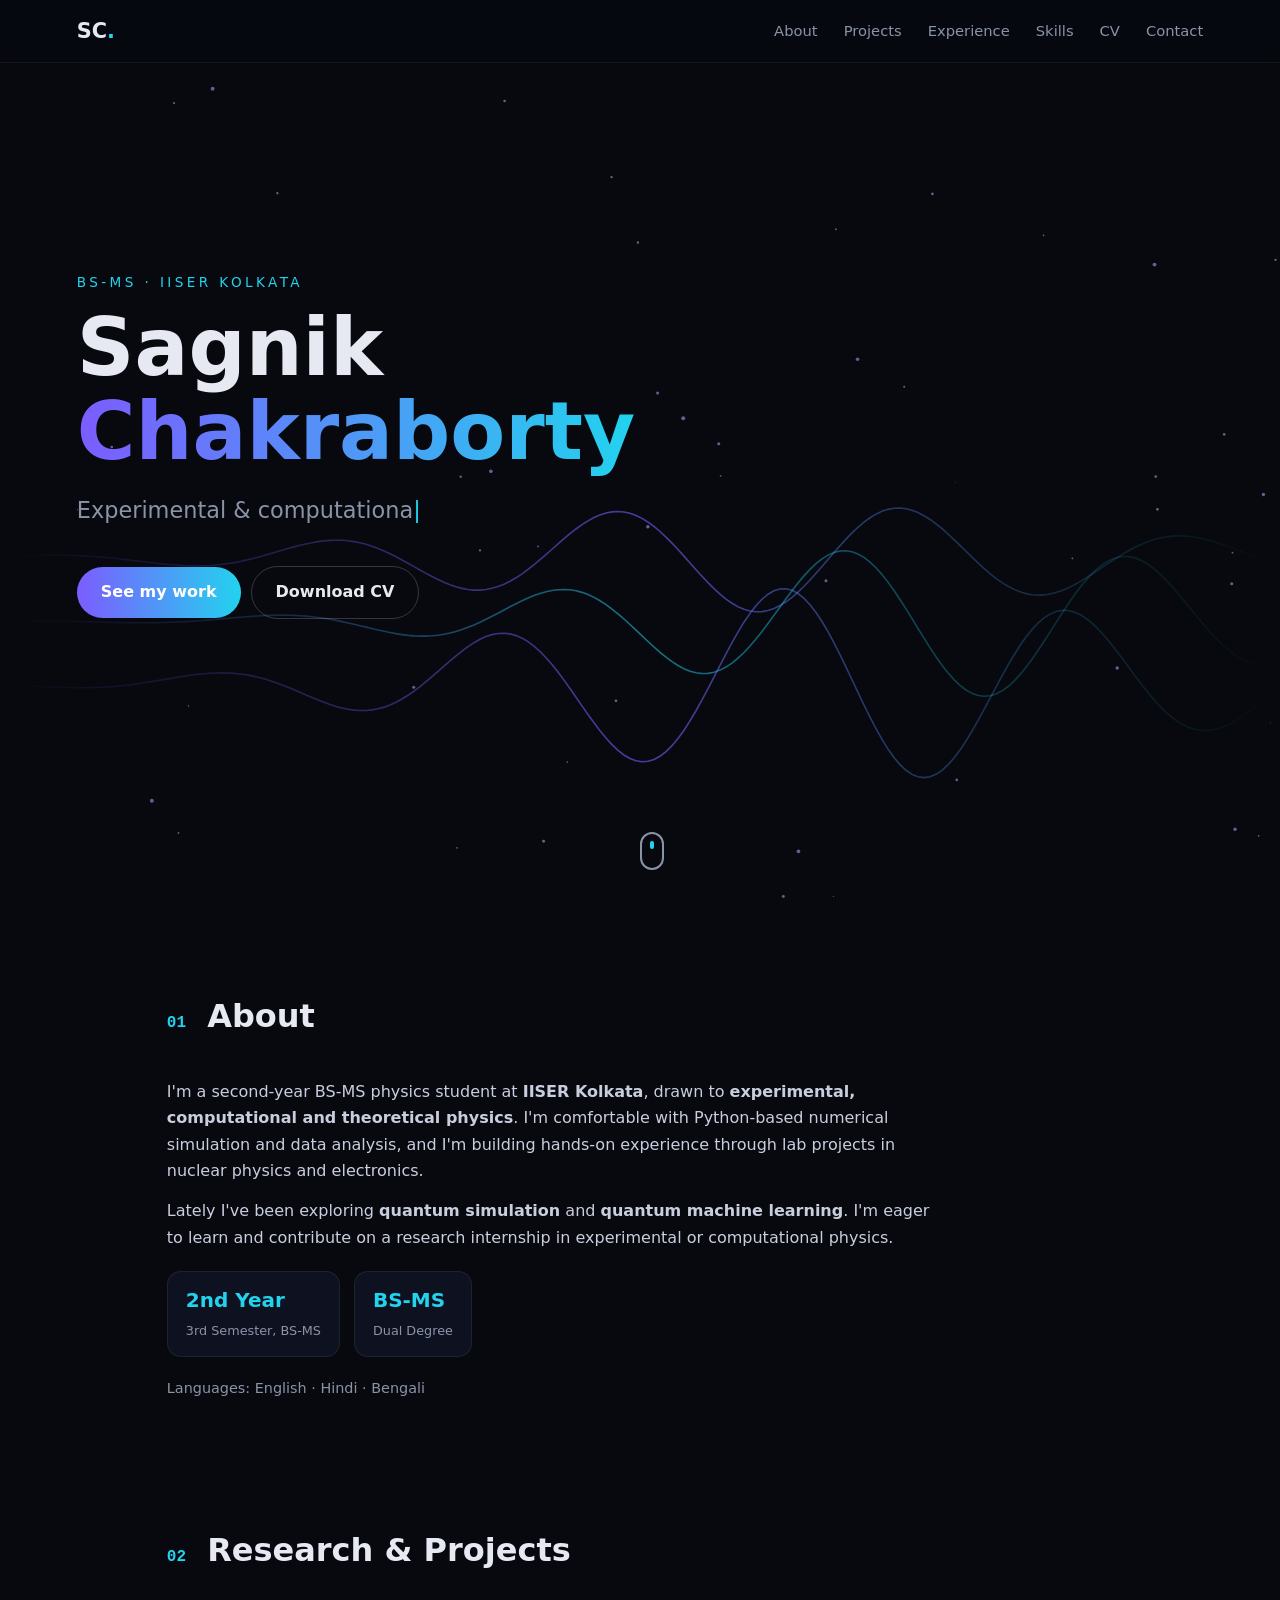
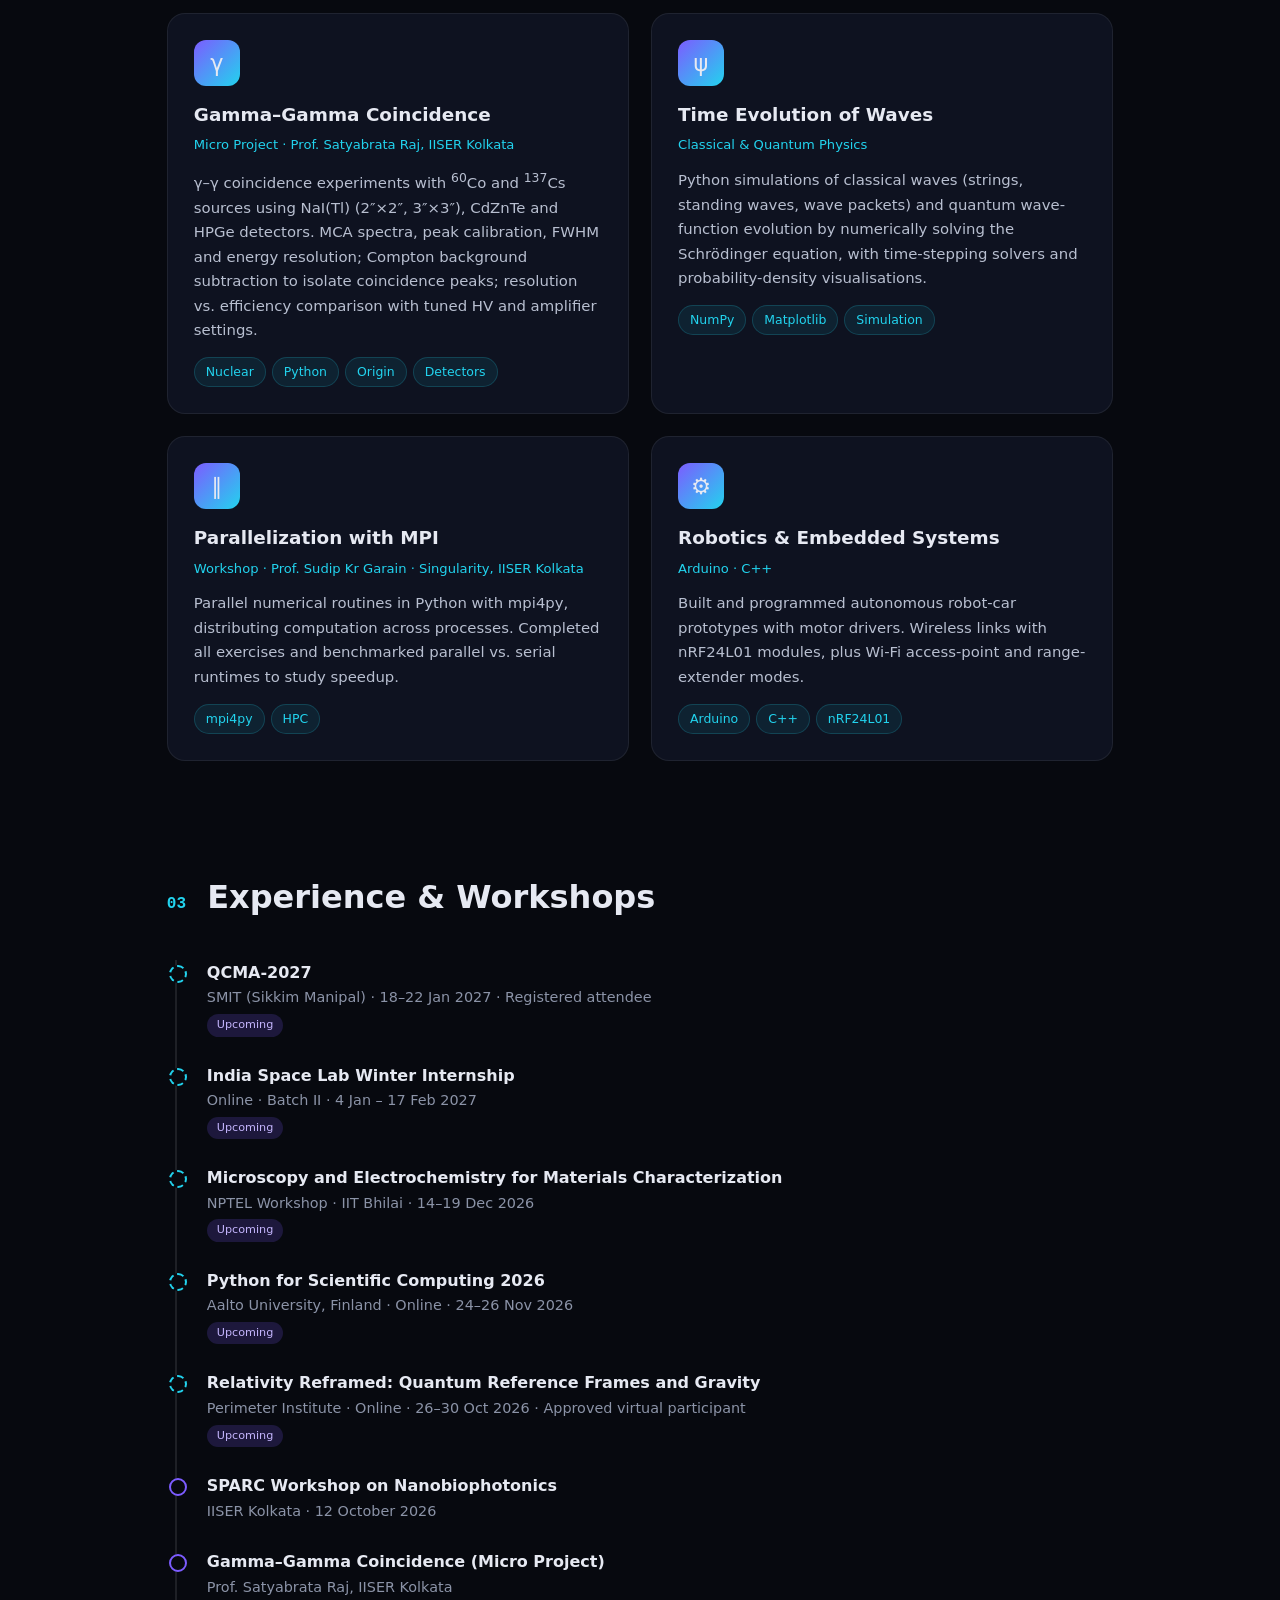
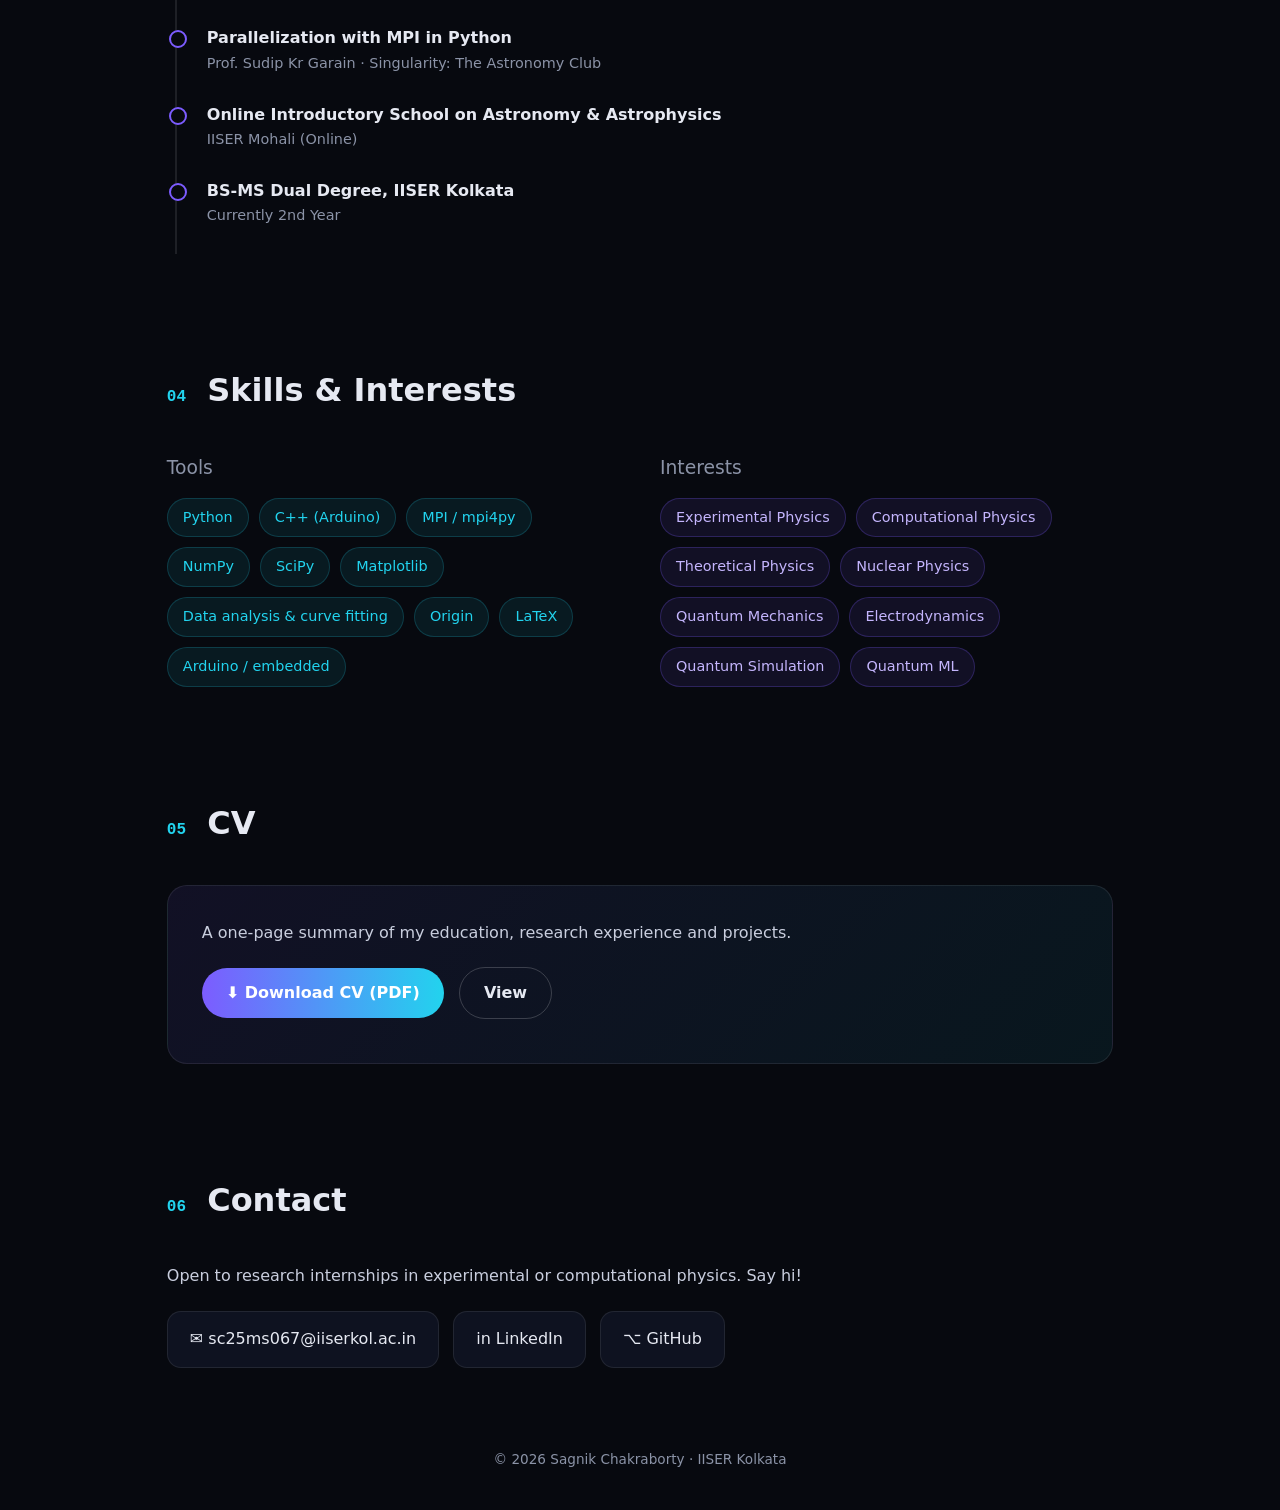
==== index.html @ 457513ad "Timeline: confirmed events" ====
<!DOCTYPE html>
<html lang="en"><head>
<meta charset="utf-8"><meta name="viewport" content="width=device-width,initial-scale=1">
<title>Sagnik Chakraborty · Physics @ IISER Kolkata</title>
<meta name="description" content="Sagnik Chakraborty, BS-MS physics student at IISER Kolkata: experimental, computational &amp; theoretical physics, quantum simulation and quantum ML.">
<link rel="stylesheet" href="style.css">
</head><body>
<nav class="nav"><a class="logo" href="#top">SC<span>.</span></a>
<button class="burger" aria-label="Menu" onclick="document.body.classList.toggle('open')">☰</button>
<ul><li><a href="#about">About</a></li><li><a href="#projects">Projects</a></li><li><a href="#experience">Experience</a></li><li><a href="#skills">Skills</a></li><li><a href="#cv">CV</a></li><li><a href="#contact">Contact</a></li></ul></nav>

<header id="top" class="hero"><canvas id="wave"></canvas>
<div class="hero-in">
<p class="kicker">BS-MS · IISER Kolkata</p>
<h1>Sagnik <span class="grad">Chakraborty</span></h1>
<p class="tag"><span id="typed"></span><span class="caret">|</span></p>
<div class="btns"><a class="btn pri" href="#projects">See my work</a><a class="btn" href="assets/Sagnik_Chakraborty_CV.pdf" download>Download CV</a></div>
</div><a class="scroll" href="#about" aria-label="Scroll down"></a></header>

<main>
<section id="about" class="reveal"><h2><span>01</span> About</h2>
<div class="about">
<div><p>I'm a second-year BS-MS physics student at <b>IISER Kolkata</b>, drawn to <b>experimental, computational and theoretical physics</b>. I'm comfortable with Python-based numerical simulation and data analysis, and I'm building hands-on experience through lab projects in nuclear physics and electronics.</p>
<p>Lately I've been exploring <b>quantum simulation</b> and <b>quantum machine learning</b>. I'm eager to learn and contribute on a research internship in experimental or computational physics.</p>
<div class="facts"><div><b>2nd Year</b><span>3rd Semester, BS-MS</span></div><div><b>BS-MS</b><span>Dual Degree</span></div></div>
<p class="langs">Languages: English · Hindi · Bengali</p></div></div></section>

<section id="projects" class="reveal"><h2><span>02</span> Research &amp; Projects</h2>
<div class="cards">
<article class="card"><div class="ic">γ</div><h3>Gamma–Gamma Coincidence</h3><p class="meta">Micro Project · Prof. Satyabrata Raj, IISER Kolkata</p>
<p>γ–γ coincidence experiments with <sup>60</sup>Co and <sup>137</sup>Cs sources using NaI(Tl) (2″×2″, 3″×3″), CdZnTe and HPGe detectors. MCA spectra, peak calibration, FWHM and energy resolution; Compton background subtraction to isolate coincidence peaks; resolution vs. efficiency comparison with tuned HV and amplifier settings.</p>
<div class="tags"><i>Nuclear</i><i>Python</i><i>Origin</i><i>Detectors</i></div></article>
<article class="card"><div class="ic">ψ</div><h3>Time Evolution of Waves</h3><p class="meta">Classical &amp; Quantum Physics</p>
<p>Python simulations of classical waves (strings, standing waves, wave packets) and quantum wave-function evolution by numerically solving the Schrödinger equation, with time-stepping solvers and probability-density visualisations.</p>
<div class="tags"><i>NumPy</i><i>Matplotlib</i><i>Simulation</i></div></article>
<article class="card"><div class="ic">∥</div><h3>Parallelization with MPI</h3><p class="meta">Workshop · Prof. Sudip Kr Garain · Singularity, IISER Kolkata</p>
<p>Parallel numerical routines in Python with mpi4py, distributing computation across processes. Completed all exercises and benchmarked parallel vs. serial runtimes to study speedup.</p>
<div class="tags"><i>mpi4py</i><i>HPC</i></div></article>
<article class="card"><div class="ic">⚙</div><h3>Robotics &amp; Embedded Systems</h3><p class="meta">Arduino · C++</p>
<p>Built and programmed autonomous robot-car prototypes with motor drivers. Wireless links with nRF24L01 modules, plus Wi-Fi access-point and range-extender modes.</p>
<div class="tags"><i>Arduino</i><i>C++</i><i>nRF24L01</i></div></article>
</div></section>

<section id="experience" class="reveal"><h2><span>03</span> Experience &amp; Workshops</h2>
<div class="tl">
<div class="ti up"><b>QCMA-2027</b><p>SMIT (Sikkim Manipal) · 18–22 Jan 2027 · Registered attendee</p><span class="pill">Upcoming</span></div>
<div class="ti up"><b>India Space Lab Winter Internship</b><p>Online · Batch II · 4 Jan – 17 Feb 2027</p><span class="pill">Upcoming</span></div>
<div class="ti up"><b>Microscopy and Electrochemistry for Materials Characterization</b><p>NPTEL Workshop · IIT Bhilai · 14–19 Dec 2026</p><span class="pill">Upcoming</span></div>
<div class="ti up"><b>Python for Scientific Computing 2026</b><p>Aalto University, Finland · Online · 24–26 Nov 2026</p><span class="pill">Upcoming</span></div>
<div class="ti up"><b>Relativity Reframed: Quantum Reference Frames and Gravity</b><p>Perimeter Institute · Online · 26–30 Oct 2026 · Approved virtual participant</p><span class="pill">Upcoming</span></div>
<div class="ti"><b>SPARC Workshop on Nanobiophotonics</b><p>IISER Kolkata · 12 October 2026</p></div>
<div class="ti"><b>Gamma–Gamma Coincidence (Micro Project)</b><p>Prof. Satyabrata Raj, IISER Kolkata</p></div>
<div class="ti"><b>Parallelization with MPI in Python</b><p>Prof. Sudip Kr Garain · Singularity: The Astronomy Club</p></div>
<div class="ti"><b>Online Introductory School on Astronomy &amp; Astrophysics</b><p>IISER Mohali (Online)</p></div>
<div class="ti"><b>BS-MS Dual Degree, IISER Kolkata</b><p>Currently 2nd Year</p></div>
</div></section>

<section id="skills" class="reveal"><h2><span>04</span> Skills &amp; Interests</h2>
<div class="sk"><div><h3>Tools</h3><div class="chips">
<i>Python</i><i>C++ (Arduino)</i><i>MPI / mpi4py</i><i>NumPy</i><i>SciPy</i><i>Matplotlib</i><i>Data analysis &amp; curve fitting</i><i>Origin</i><i>LaTeX</i><i>Arduino / embedded</i></div></div>
<div><h3>Interests</h3><div class="chips alt">
<i>Experimental Physics</i><i>Computational Physics</i><i>Theoretical Physics</i><i>Nuclear Physics</i><i>Quantum Mechanics</i><i>Electrodynamics</i><i>Quantum Simulation</i><i>Quantum ML</i></div></div></div></section>

<section id="cv" class="reveal"><h2><span>05</span> CV</h2>
<div class="cvbox"><p>A one-page summary of my education, research experience and projects.</p>
<a class="btn pri" href="assets/Sagnik_Chakraborty_CV.pdf" download>⬇ Download CV (PDF)</a> <a class="btn" href="assets/Sagnik_Chakraborty_CV.pdf" target="_blank">View</a></div></section>

<section id="contact" class="reveal"><h2><span>06</span> Contact</h2>
<p class="lead">Open to research internships in experimental or computational physics. Say hi!</p>
<div class="links">
<a href="mailto:sc25ms067@iiserkol.ac.in">✉ sc25ms067@iiserkol.ac.in</a>
<a href="https://www.linkedin.com/in/sagnik-chakraborty-5211aa3a5" target="_blank" rel="noopener">in LinkedIn</a>
<a href="https://github.com/Sagnik12345" target="_blank" rel="noopener">⌥ GitHub</a>
</div></section>
</main>
<footer>© 2026 Sagnik Chakraborty · IISER Kolkata</footer>
<script src="main.js"></script>
</body></html>
---- style.css ----
:root{--bg:#07090f;--bg2:#0e1220;--fg:#e6e9f2;--mut:#8b93a7;--a:#7c5cff;--b:#22d3ee}
*{margin:0;padding:0;box-sizing:border-box}html{scroll-behavior:smooth}
body{background:var(--bg);color:var(--fg);font:16px/1.65 system-ui,-apple-system,"Segoe UI",Roboto,sans-serif}
a{color:inherit;text-decoration:none}
.nav{position:fixed;top:0;left:0;right:0;z-index:10;display:flex;justify-content:space-between;align-items:center;padding:14px 6vw;background:rgba(7,9,15,.6);backdrop-filter:blur(10px);border-bottom:1px solid #ffffff10}
.logo{font-weight:800;font-size:1.3rem}.logo span{color:var(--b)}
.nav ul{display:flex;gap:26px;list-style:none}.nav ul a{color:var(--mut);font-size:.92rem;transition:.2s}.nav ul a:hover{color:var(--b)}
.burger{display:none;background:none;border:0;color:var(--fg);font-size:1.5rem}
.hero{position:relative;height:100vh;min-height:560px;display:flex;align-items:center;padding:0 6vw;overflow:hidden}
#wave{position:absolute;inset:0;width:100%;height:100%}
.hero-in{position:relative;max-width:820px}
.kicker{color:var(--b);letter-spacing:.25em;text-transform:uppercase;font-size:.85rem;margin-bottom:12px}
h1{font-size:clamp(2.6rem,7vw,5rem);line-height:1.05;font-weight:800}
.grad{background:linear-gradient(90deg,var(--a),var(--b));-webkit-background-clip:text;background-clip:text;color:transparent}
.tag{font-size:clamp(1.05rem,2.4vw,1.4rem);color:var(--mut);margin:18px 0 30px;min-height:2em}
.caret{color:var(--b);animation:bl 1s steps(1) infinite}@keyframes bl{50%{opacity:0}}
.btn{display:inline-block;padding:12px 24px;border:1px solid #ffffff30;border-radius:40px;margin:0 10px 10px 0;transition:.25s;font-weight:600}
.btn:hover{transform:translateY(-2px);border-color:var(--b);box-shadow:0 8px 30px #22d3ee30}
.btn.pri{background:linear-gradient(90deg,var(--a),var(--b));border:0;color:#fff}
.scroll{position:absolute;bottom:30px;left:50%;width:24px;height:38px;border:2px solid var(--mut);border-radius:14px}
.scroll::after{content:"";position:absolute;left:50%;top:7px;width:4px;height:8px;margin-left:-2px;background:var(--b);border-radius:2px;animation:sc 1.6s infinite}
@keyframes sc{to{transform:translateY(12px);opacity:0}}
main{max-width:1100px;margin:auto;padding:0 6vw}
section{padding:90px 0 20px}
h2{font-size:2rem;margin-bottom:36px}h2 span{color:var(--b);font-size:1rem;font-family:monospace;margin-right:10px}
.reveal{opacity:0;transform:translateY(40px);transition:1s cubic-bezier(.2,.7,.2,1)}.reveal.in{opacity:1;transform:none}
.about{max-width:780px}
.about p{margin-bottom:14px;color:#c9cede}
.photo{width:220px;height:220px;border-radius:24px;border:2px dashed #7c5cff80;display:flex;flex-direction:column;align-items:center;justify-content:center;color:var(--mut);letter-spacing:.2em;background:radial-gradient(circle at 30% 30%,#7c5cff25,transparent 70%)}
.facts{display:flex;gap:14px;flex-wrap:wrap;margin:20px 0}
.facts div{background:var(--bg2);border:1px solid #ffffff12;border-radius:14px;padding:12px 18px}
.facts b{display:block;font-size:1.25rem;color:var(--b)}.facts span{font-size:.8rem;color:var(--mut)}
.langs{color:var(--mut)!important;font-size:.9rem}
.cards{display:grid;grid-template-columns:repeat(auto-fit,minmax(min(100%,400px),1fr));gap:22px}
.card{background:var(--bg2);border:1px solid #ffffff12;border-radius:18px;padding:26px;transition:.35s;position:relative;overflow:hidden}
.card::before{content:"";position:absolute;inset:0;background:radial-gradient(400px circle at var(--x,50%) var(--y,0),#7c5cff22,transparent 60%);opacity:0;transition:.3s}
.card:hover{transform:translateY(-6px);border-color:#7c5cff70}.card:hover::before{opacity:1}
.card .ic{width:46px;height:46px;border-radius:12px;display:grid;place-items:center;font-size:1.4rem;background:linear-gradient(135deg,var(--a),var(--b));margin-bottom:14px}
.card h3{font-size:1.15rem}.meta{color:var(--b);font-size:.82rem;margin:4px 0 12px}
.card p:not(.meta){color:#b8bfd0;font-size:.93rem}
.tags{margin-top:14px;display:flex;flex-wrap:wrap;gap:6px}
.tags i,.chips i{font-style:normal;font-size:.78rem;padding:4px 11px;border-radius:20px;background:#22d3ee15;color:var(--b);border:1px solid #22d3ee30}
.tl{border-left:2px solid #ffffff18;margin-left:8px}
.ti{position:relative;padding:0 0 26px 30px}
.ti::before{content:"";position:absolute;left:-8px;top:5px;width:14px;height:14px;border-radius:50%;background:var(--bg);border:2px solid var(--a);transition:.3s}
.ti:hover::before{background:var(--b);box-shadow:0 0 14px var(--b)}
.ti.up::before{border-color:var(--b);border-style:dashed}
.ti p{color:var(--mut);font-size:.9rem}
.pill{display:inline-block;font-size:.7rem;padding:2px 10px;border-radius:20px;background:#7c5cff30;color:#c4b5fd;margin-top:4px}
.sk{display:grid;grid-template-columns:1fr 1fr;gap:40px}.sk h3{margin-bottom:14px;color:var(--mut);font-weight:500}
.chips{display:flex;flex-wrap:wrap;gap:10px}.chips i{font-size:.9rem;padding:7px 15px;transition:.25s}
.chips i:hover{transform:translateY(-3px) scale(1.05);background:#22d3ee30}
.chips.alt i{background:#7c5cff18;color:#c4b5fd;border-color:#7c5cff40}
.cvbox{background:linear-gradient(135deg,#7c5cff18,#22d3ee12);border:1px solid #ffffff15;border-radius:20px;padding:34px}.cvbox p{margin-bottom:20px;color:#c9cede}
.lead{color:#c9cede;margin-bottom:22px}
.links{display:flex;flex-wrap:wrap;gap:14px}
.links a{padding:14px 22px;border-radius:14px;background:var(--bg2);border:1px solid #ffffff15;transition:.25s}
.links a:hover{border-color:var(--b);transform:translateY(-3px)}
.links a.ph{border-style:dashed;color:var(--mut)}
footer{text-align:center;color:var(--mut);font-size:.85rem;padding:60px 0 40px}
@media(max-width:760px){.burger{display:block}.nav ul{display:none;position:absolute;top:100%;left:0;right:0;flex-direction:column;gap:0;background:#07090ff2;padding:10px 6vw}
.open .nav ul{display:flex}.nav ul a{display:block;padding:10px 0}
.about,.sk{grid-template-columns:1fr}.photo{width:160px;height:160px;margin:auto}}
@media(prefers-reduced-motion:reduce){*{animation:none!important;transition:none!important}.reveal{opacity:1;transform:none}}
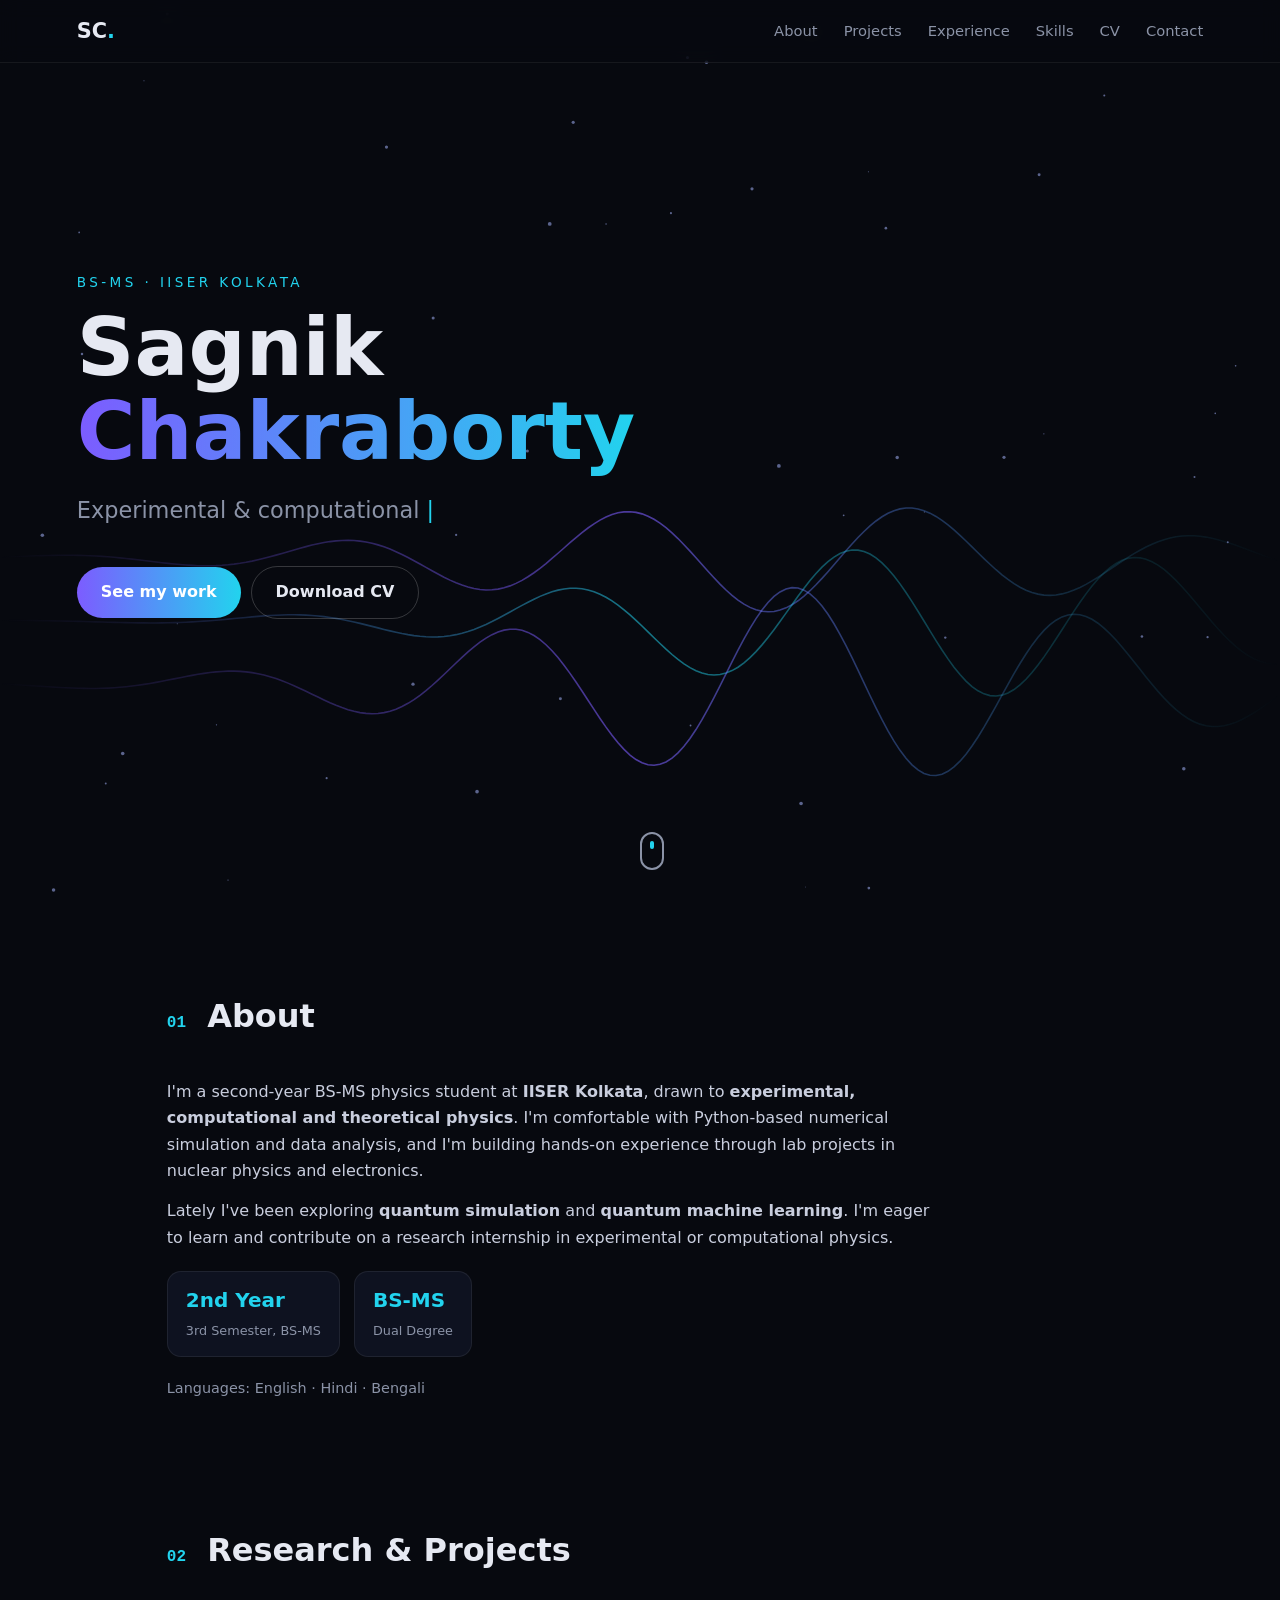
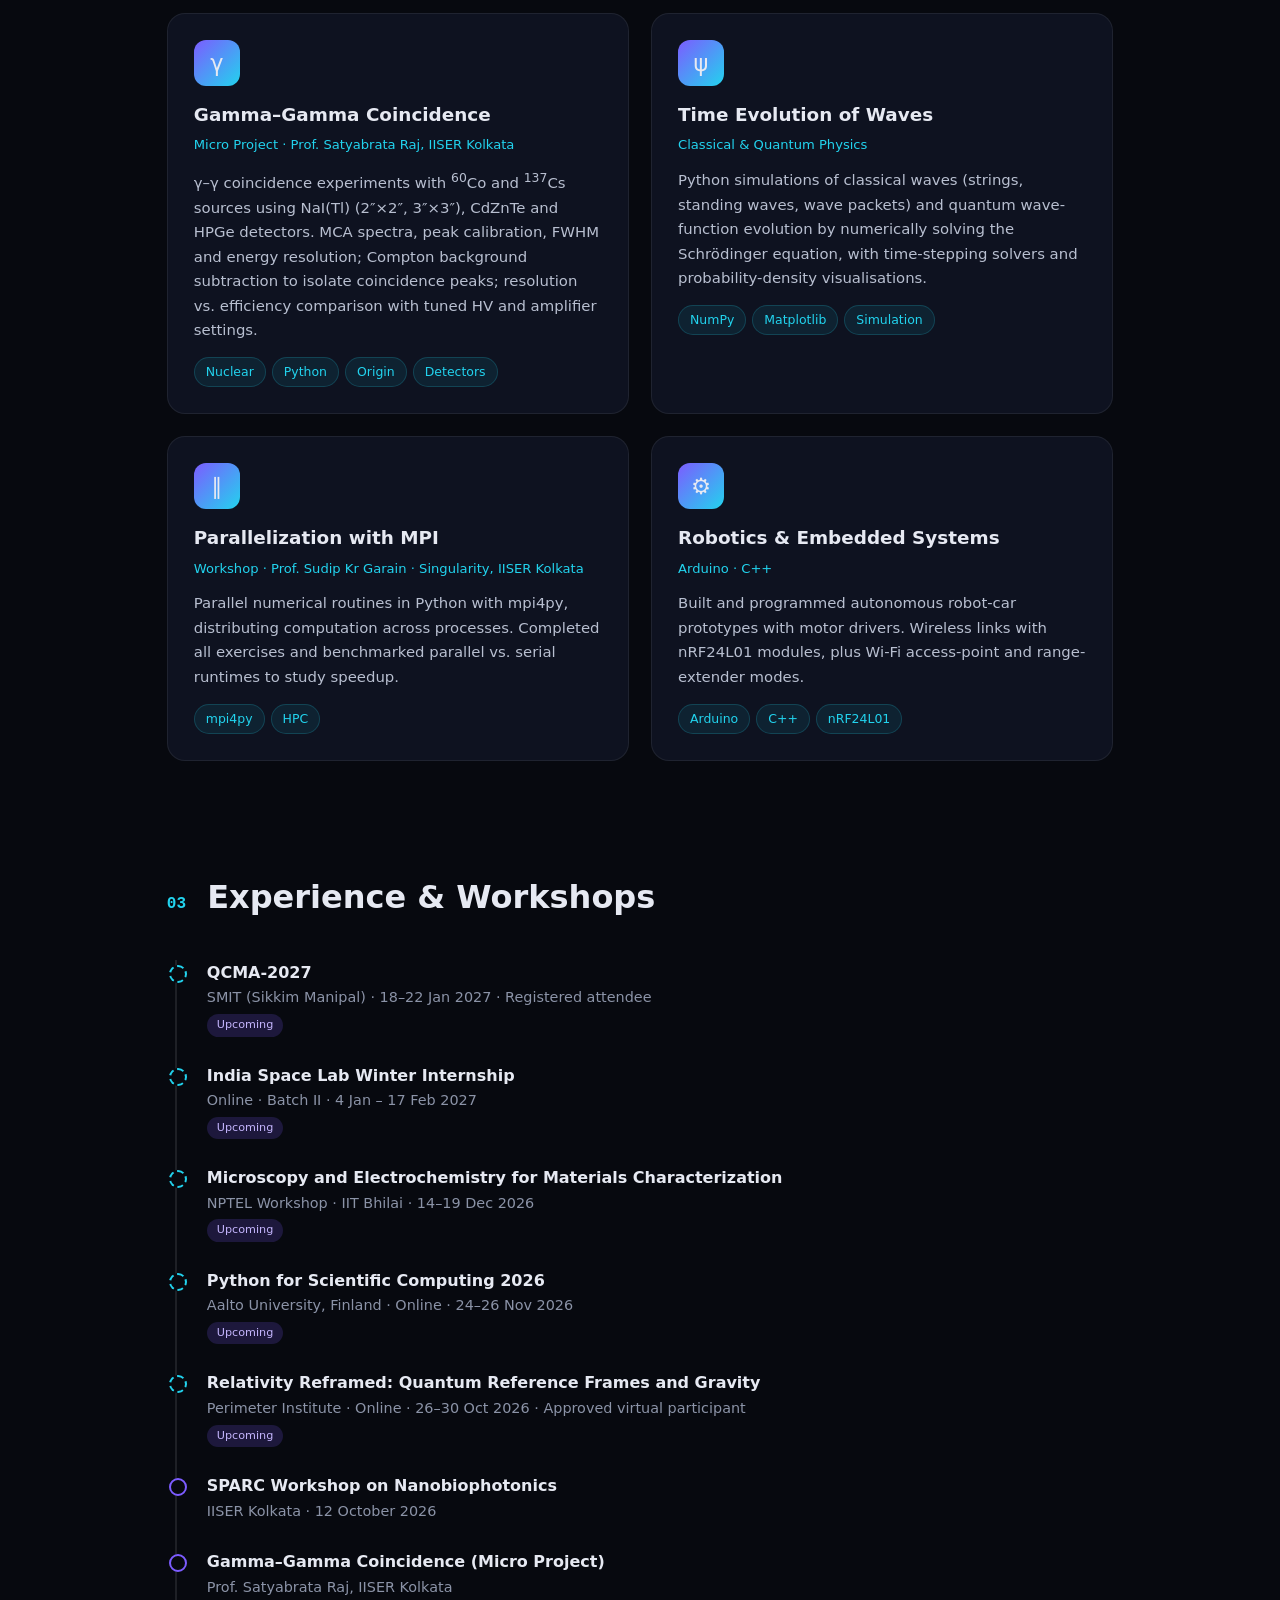
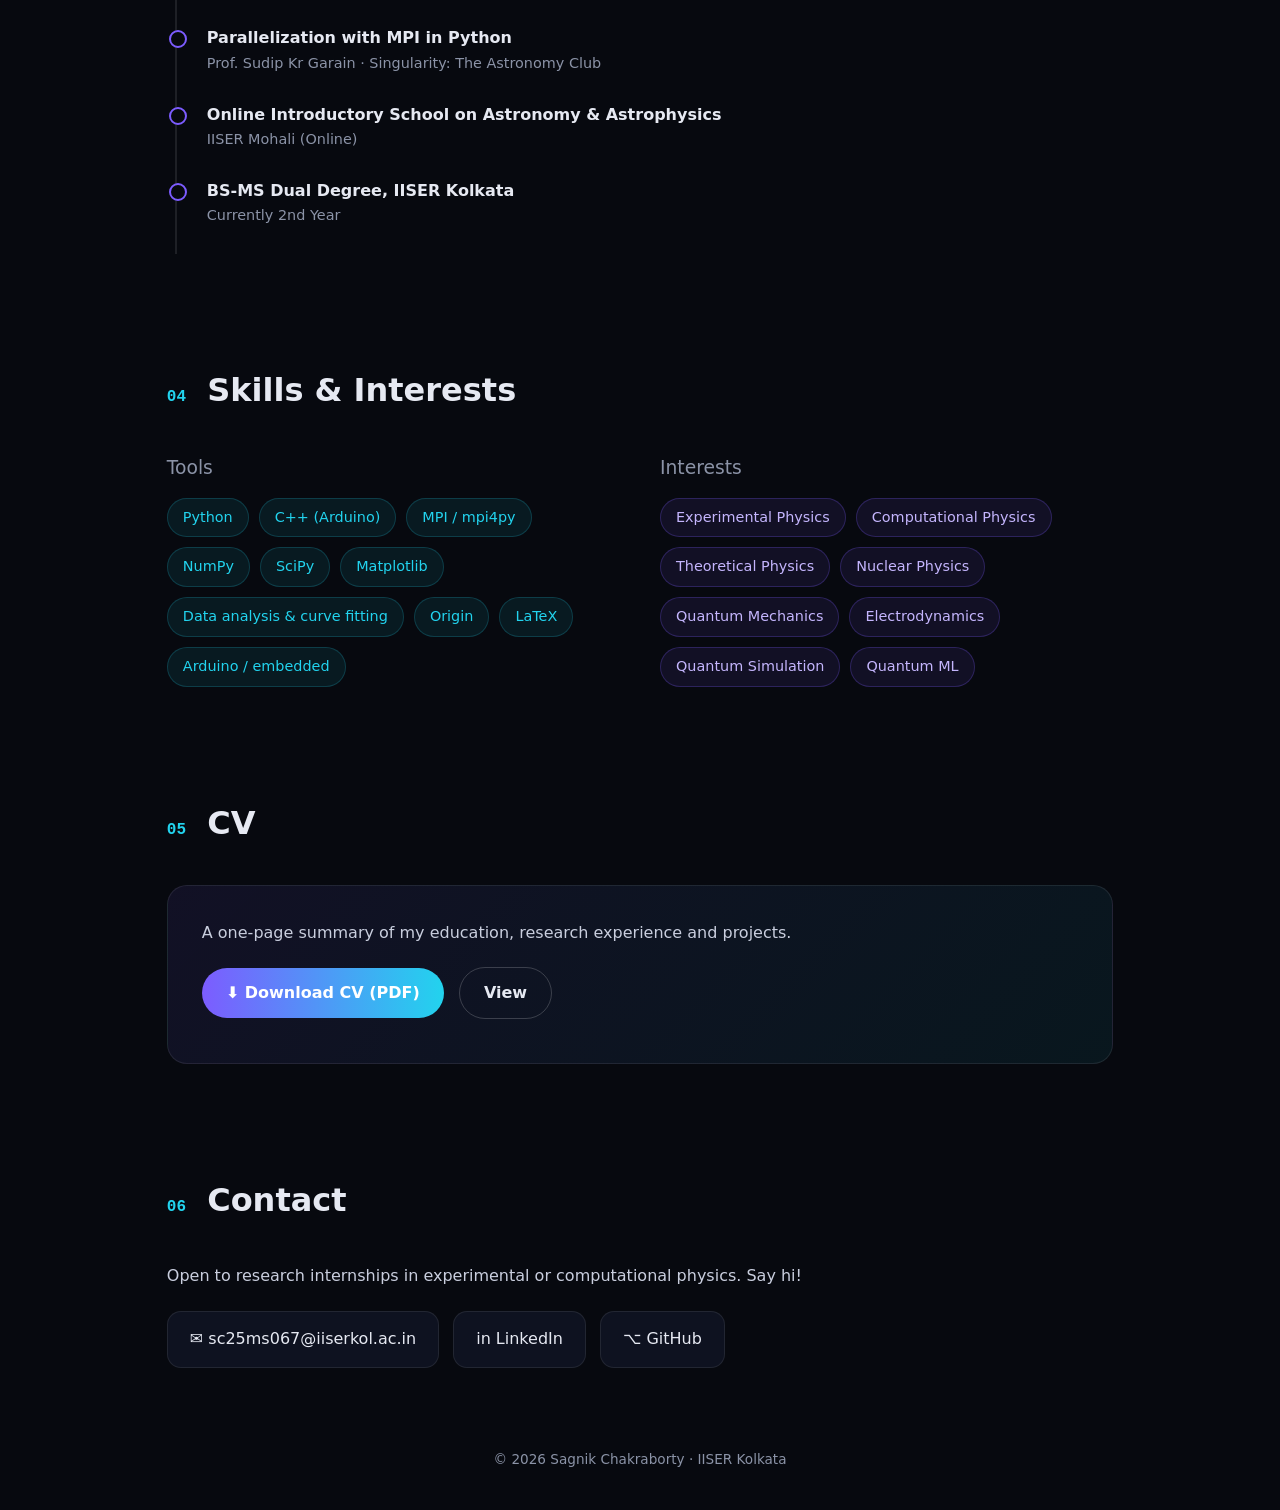
==== commit 729460ab: "Rename CV file" ====
--- a/index.html
+++ b/index.html
@@ -14,7 +14,7 @@
 <p class="kicker">BS-MS · IISER Kolkata</p>
 <h1>Sagnik <span class="grad">Chakraborty</span></h1>
 <p class="tag"><span id="typed"></span><span class="caret">|</span></p>
-<div class="btns"><a class="btn pri" href="#projects">See my work</a><a class="btn" href="assets/Sagnik_Chakraborty_CV.pdf" download>Download CV</a></div>
+<div class="btns"><a class="btn pri" href="#projects">See my work</a><a class="btn" href="assets/Sagnik_cv_updated.pdf" download>Download CV</a></div>
 </div><a class="scroll" href="#about" aria-label="Scroll down"></a></header>
 
 <main>
@@ -63,7 +63,7 @@
 
 <section id="cv" class="reveal"><h2><span>05</span> CV</h2>
 <div class="cvbox"><p>A one-page summary of my education, research experience and projects.</p>
-<a class="btn pri" href="assets/Sagnik_Chakraborty_CV.pdf" download>⬇ Download CV (PDF)</a> <a class="btn" href="assets/Sagnik_Chakraborty_CV.pdf" target="_blank">View</a></div></section>
+<a class="btn pri" href="assets/Sagnik_cv_updated.pdf" download>⬇ Download CV (PDF)</a> <a class="btn" href="assets/Sagnik_cv_updated.pdf" target="_blank">View</a></div></section>
 
 <section id="contact" class="reveal"><h2><span>06</span> Contact</h2>
 <p class="lead">Open to research internships in experimental or computational physics. Say hi!</p>
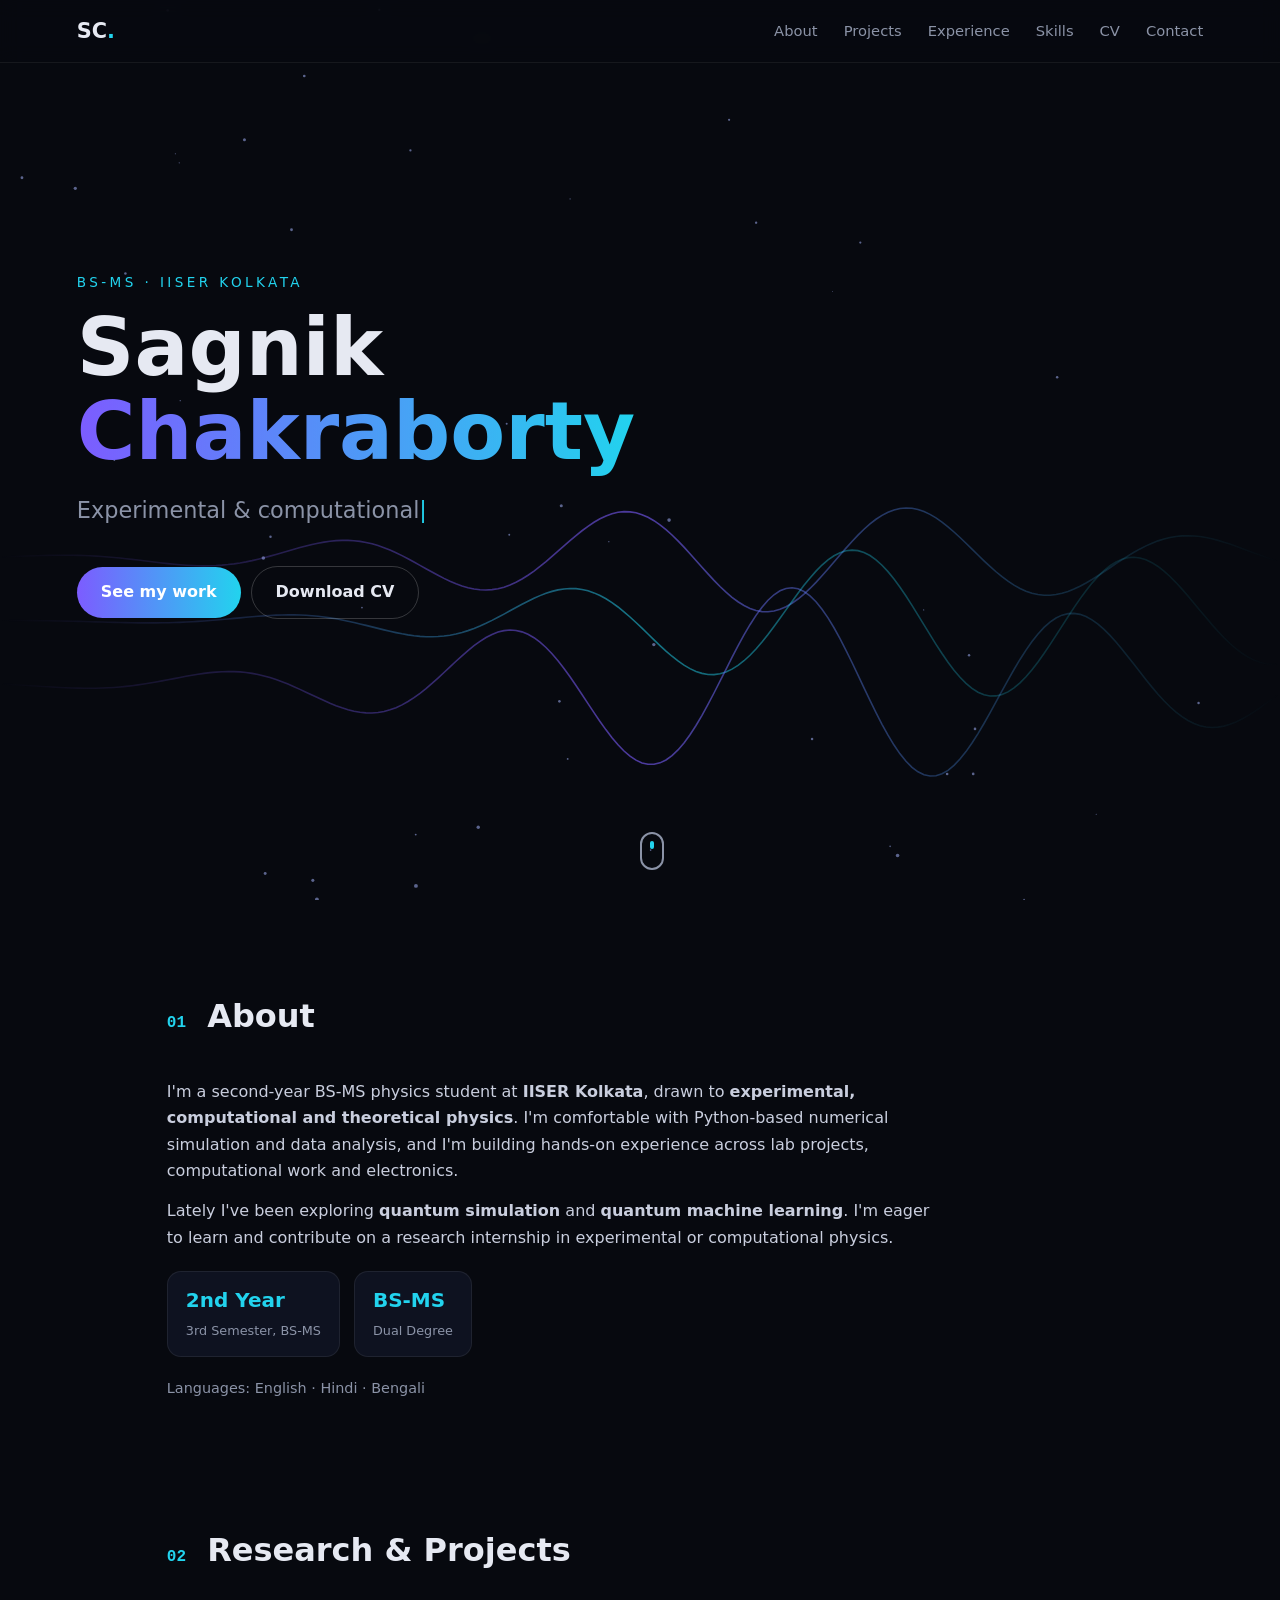
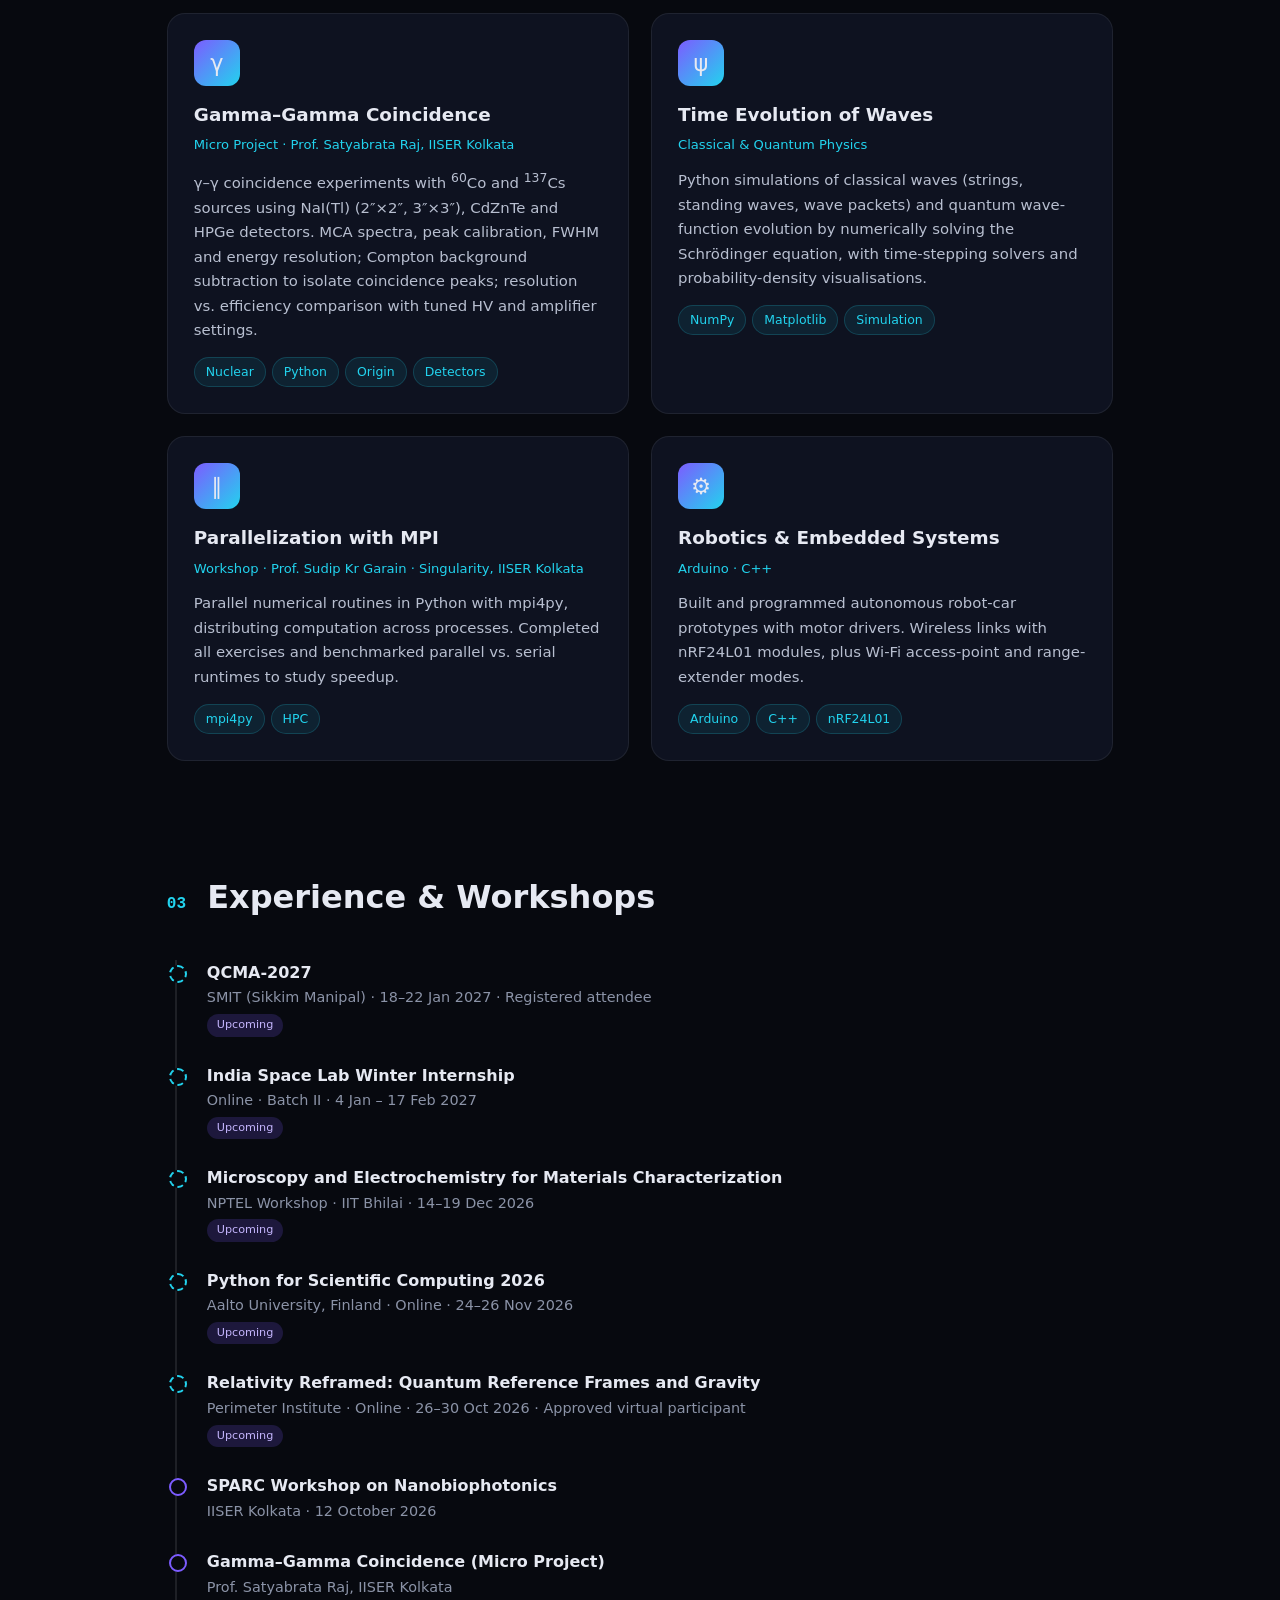
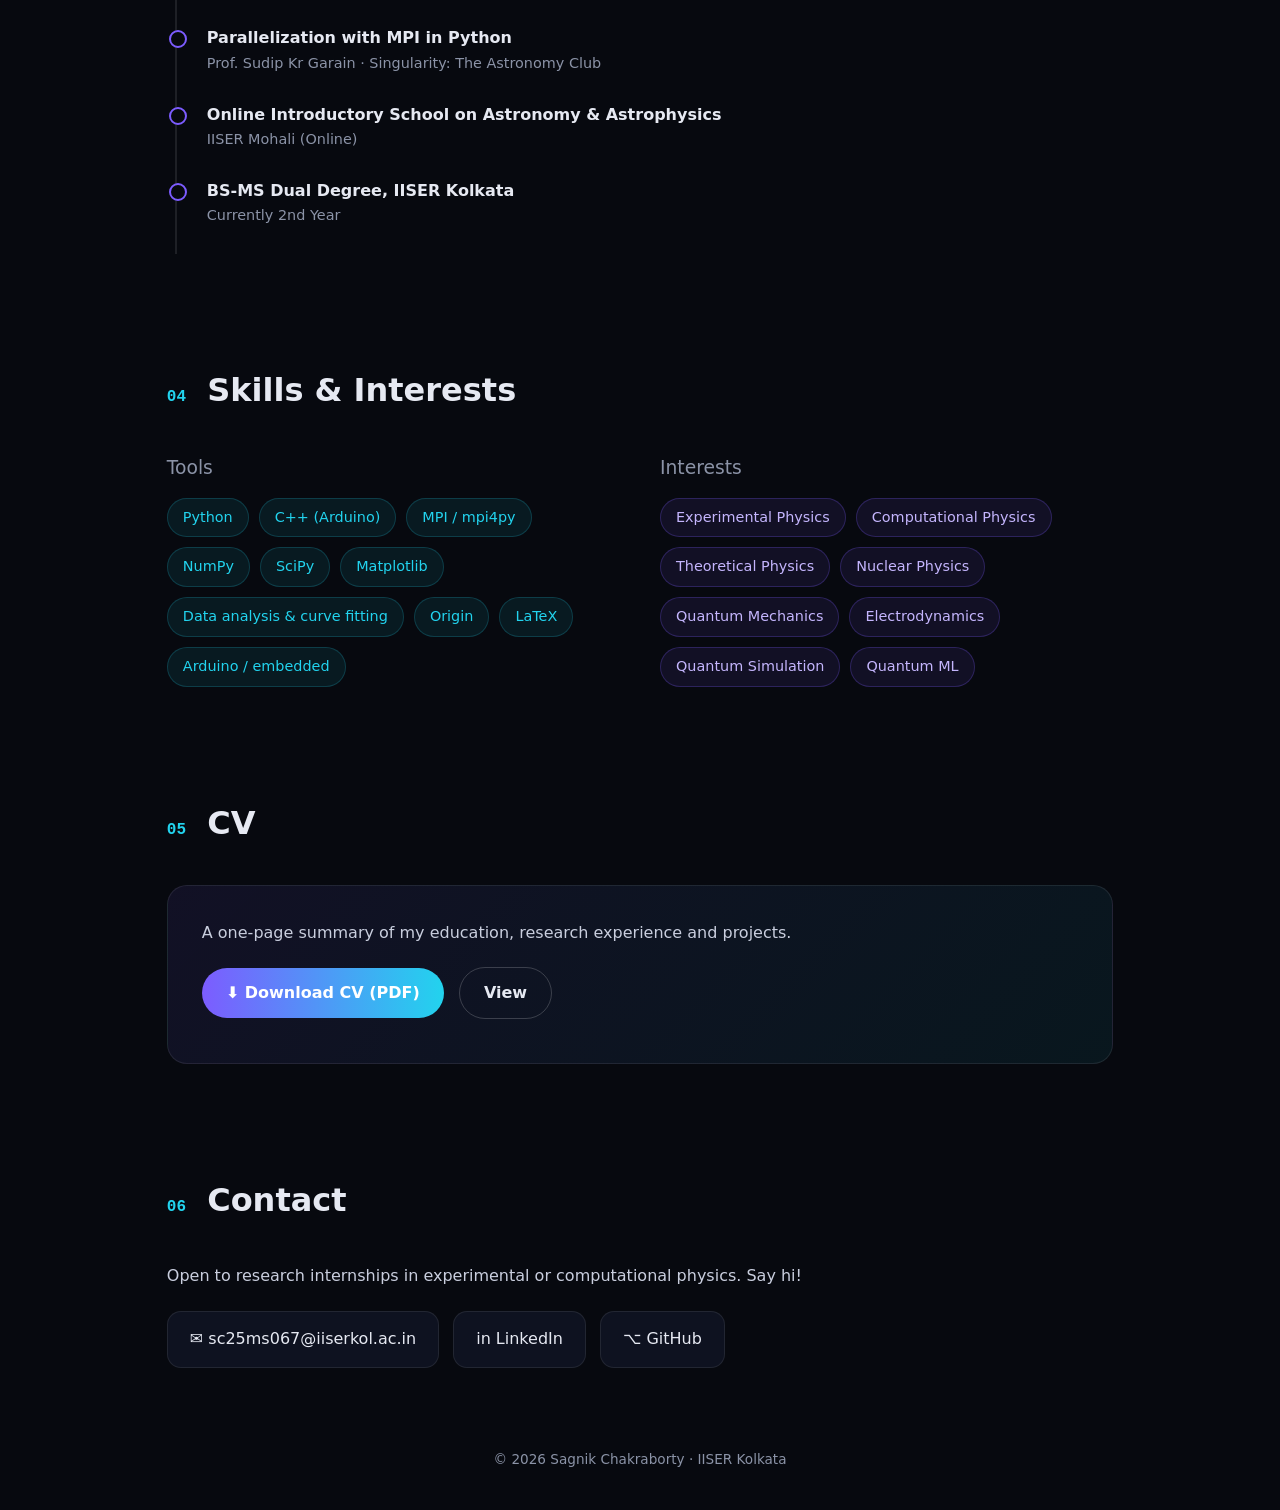
==== commit 1cba3b96: "About: broaden line" ====
--- a/index.html
+++ b/index.html
@@ -20,7 +20,7 @@
 <main>
 <section id="about" class="reveal"><h2><span>01</span> About</h2>
 <div class="about">
-<div><p>I'm a second-year BS-MS physics student at <b>IISER Kolkata</b>, drawn to <b>experimental, computational and theoretical physics</b>. I'm comfortable with Python-based numerical simulation and data analysis, and I'm building hands-on experience through lab projects in nuclear physics and electronics.</p>
+<div><p>I'm a second-year BS-MS physics student at <b>IISER Kolkata</b>, drawn to <b>experimental, computational and theoretical physics</b>. I'm comfortable with Python-based numerical simulation and data analysis, and I'm building hands-on experience across lab projects, computational work and electronics.</p>
 <p>Lately I've been exploring <b>quantum simulation</b> and <b>quantum machine learning</b>. I'm eager to learn and contribute on a research internship in experimental or computational physics.</p>
 <div class="facts"><div><b>2nd Year</b><span>3rd Semester, BS-MS</span></div><div><b>BS-MS</b><span>Dual Degree</span></div></div>
 <p class="langs">Languages: English · Hindi · Bengali</p></div></div></section>
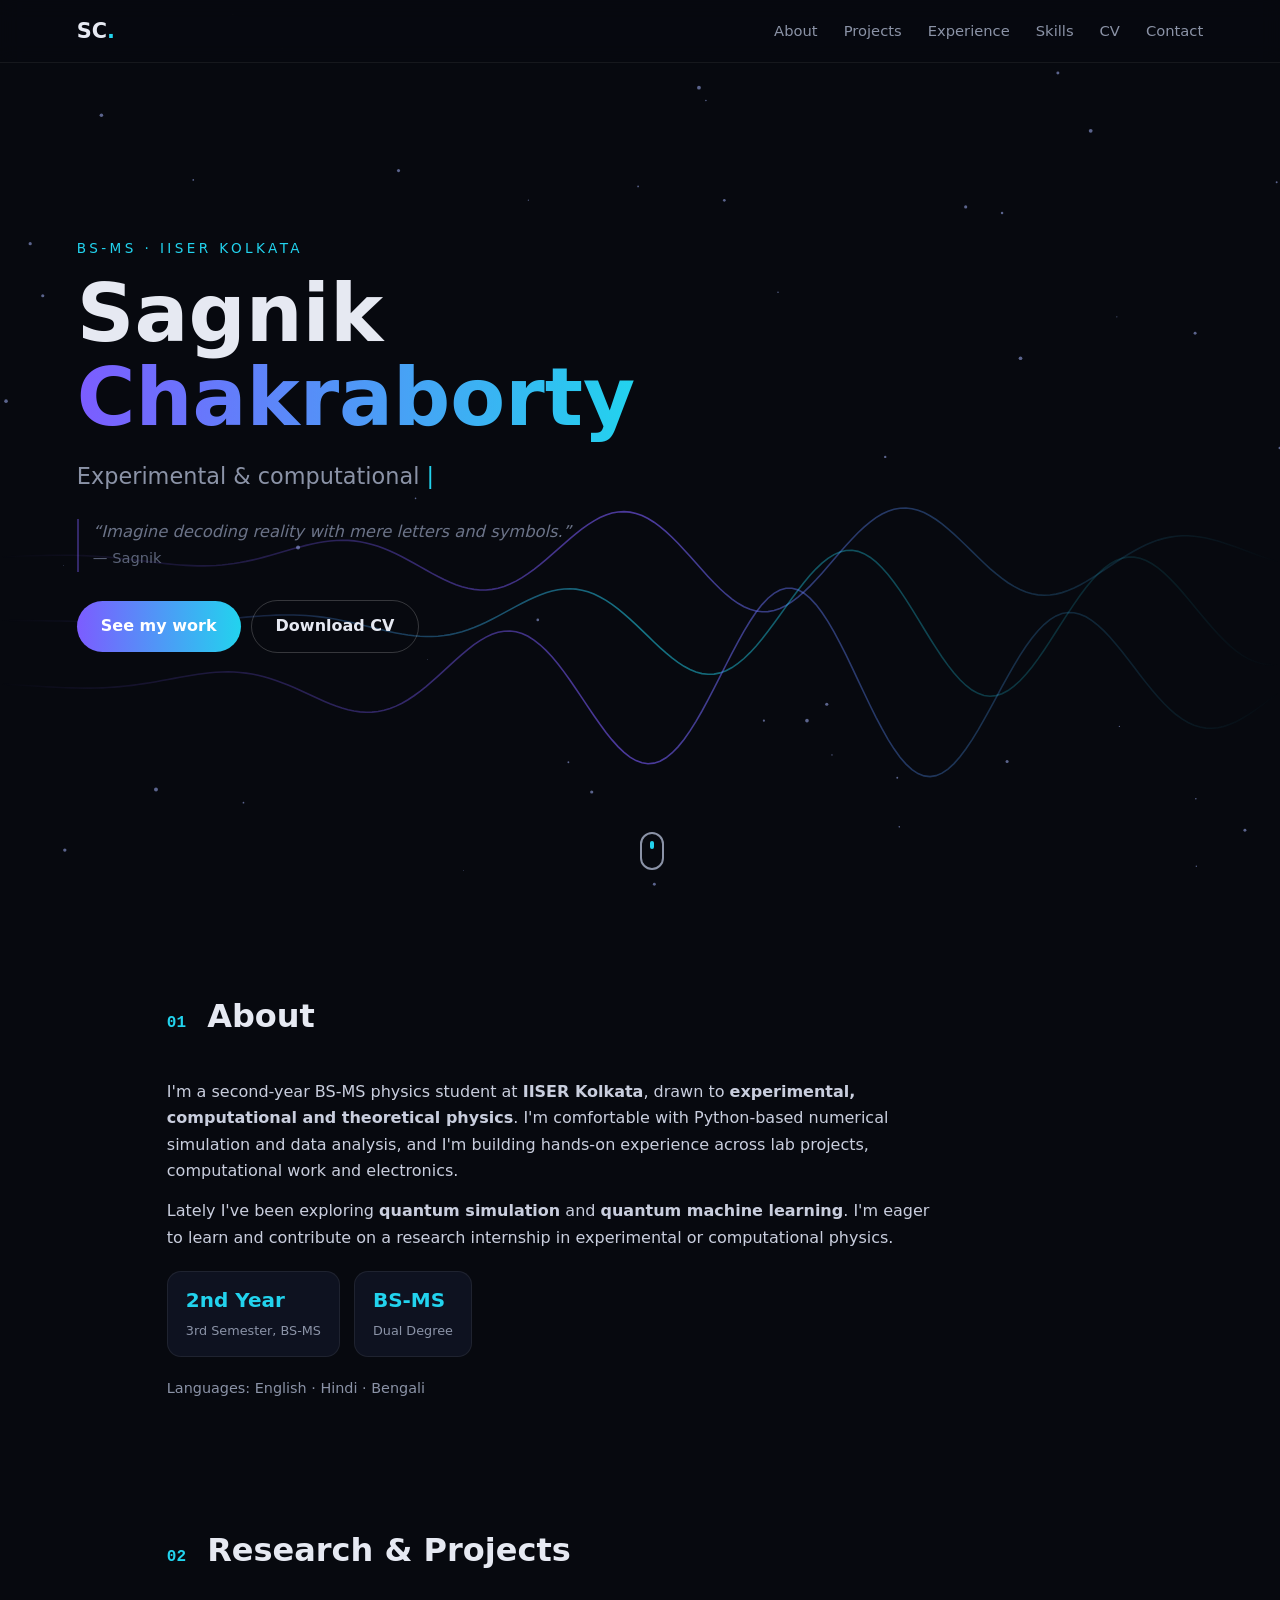
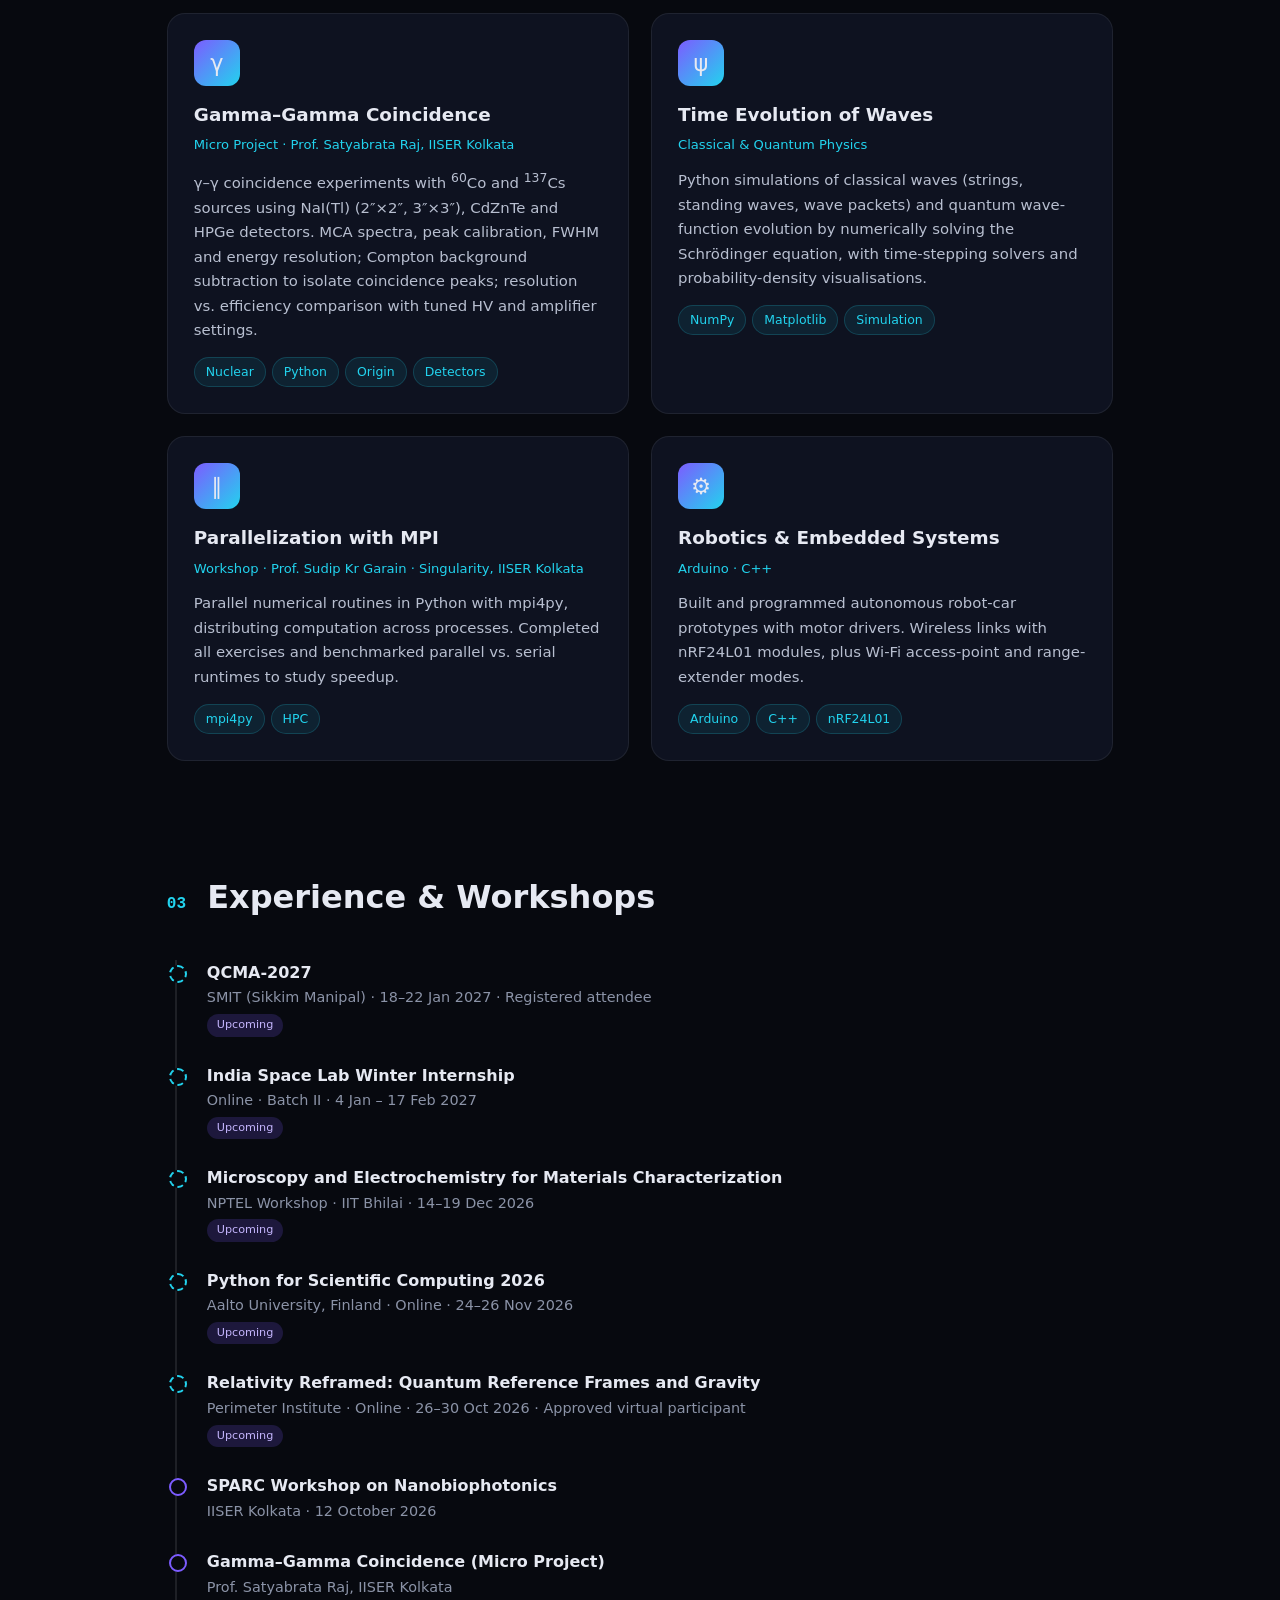
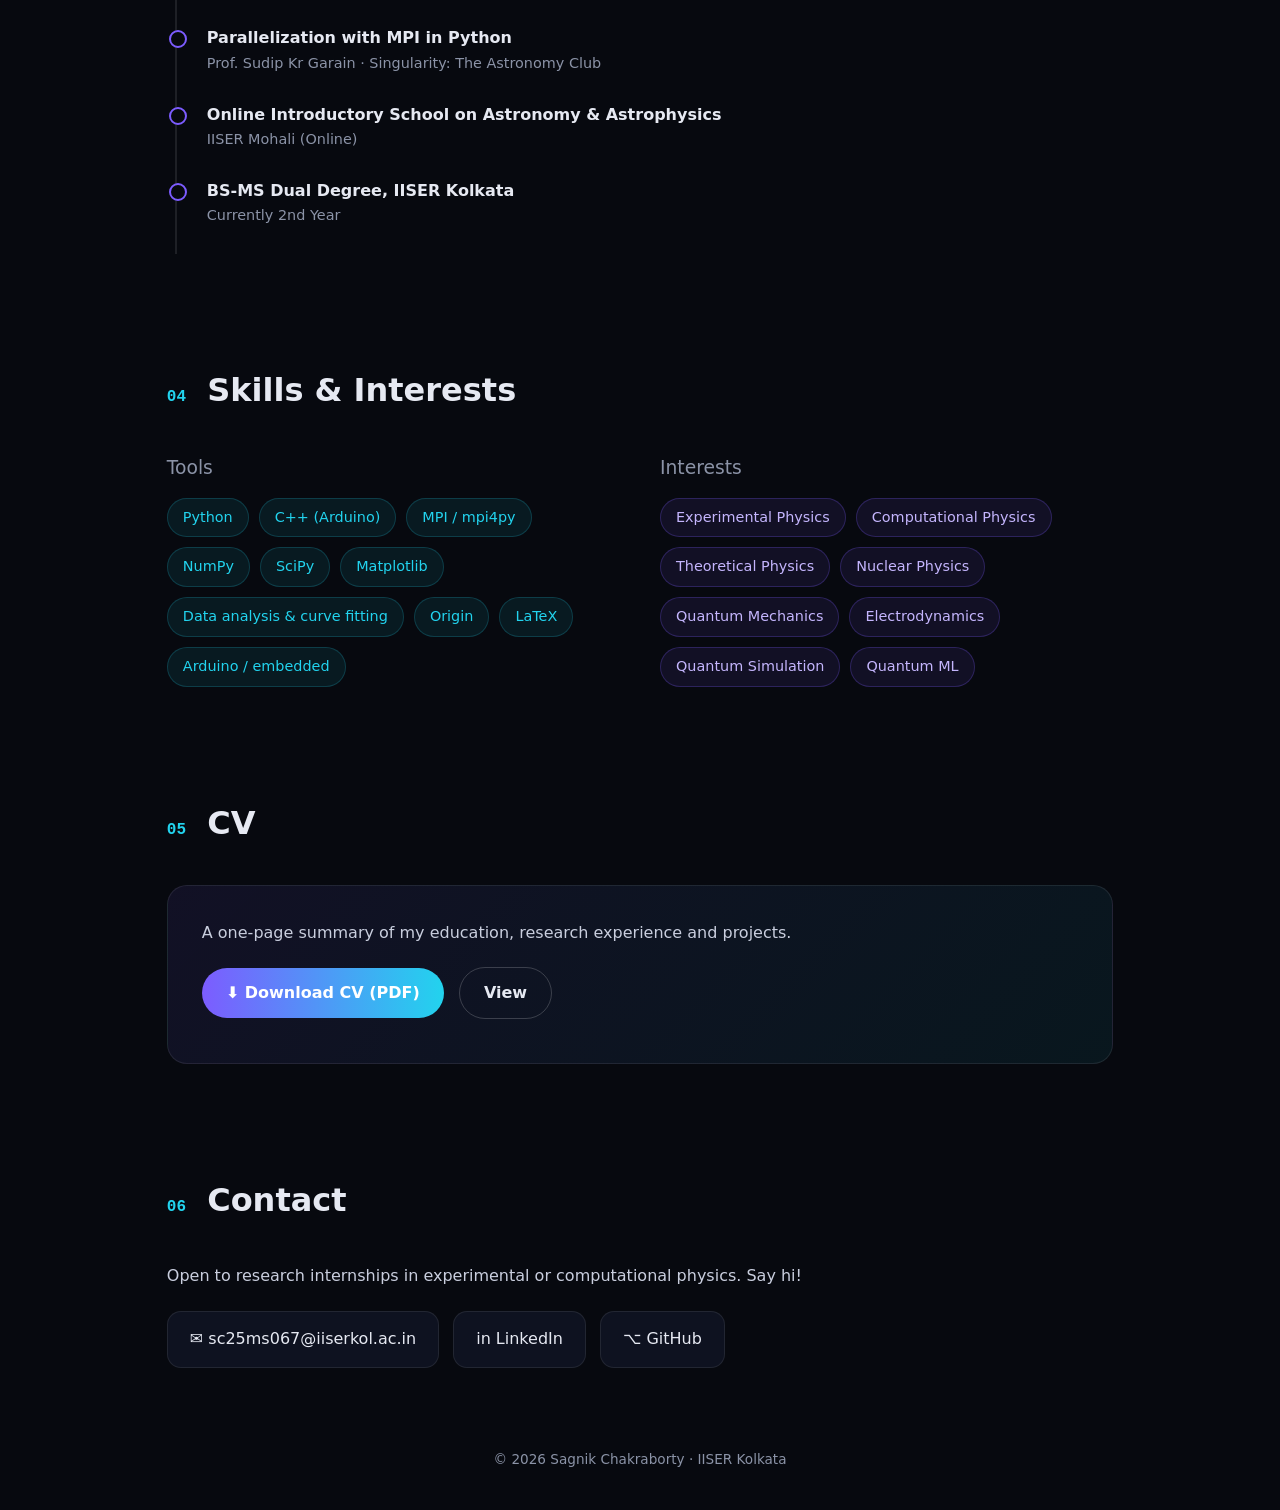
==== commit 8d87eb5f: "Hero: add quote" ====
--- a/index.html
+++ b/index.html
@@ -14,6 +14,7 @@
 <p class="kicker">BS-MS · IISER Kolkata</p>
 <h1>Sagnik <span class="grad">Chakraborty</span></h1>
 <p class="tag"><span id="typed"></span><span class="caret">|</span></p>
+<blockquote class="quote">“Imagine decoding reality with mere letters and symbols.” <cite>— Sagnik</cite></blockquote>
 <div class="btns"><a class="btn pri" href="#projects">See my work</a><a class="btn" href="assets/Sagnik_cv_updated.pdf" download>Download CV</a></div>
 </div><a class="scroll" href="#about" aria-label="Scroll down"></a></header>
 
--- a/style.css
+++ b/style.css
@@ -14,6 +14,9 @@
 .grad{background:linear-gradient(90deg,var(--a),var(--b));-webkit-background-clip:text;background-clip:text;color:transparent}
 .tag{font-size:clamp(1.05rem,2.4vw,1.4rem);color:var(--mut);margin:18px 0 30px;min-height:2em}
 .caret{color:var(--b);animation:bl 1s steps(1) infinite}@keyframes bl{50%{opacity:0}}
+.quote{font-style:italic;font-size:clamp(.9rem,1.6vw,1.02rem);color:#6b7388;margin:-14px 0 28px;max-width:560px;border-left:2px solid #7c5cff60;padding-left:14px;opacity:0;animation:qf 1.4s .6s ease-out forwards}
+.quote cite{font-style:normal;color:#5b6378;font-size:.9em;white-space:nowrap}
+@keyframes qf{from{opacity:0;transform:translateY(8px)}to{opacity:1;transform:none}}
 .btn{display:inline-block;padding:12px 24px;border:1px solid #ffffff30;border-radius:40px;margin:0 10px 10px 0;transition:.25s;font-weight:600}
 .btn:hover{transform:translateY(-2px);border-color:var(--b);box-shadow:0 8px 30px #22d3ee30}
 .btn.pri{background:linear-gradient(90deg,var(--a),var(--b));border:0;color:#fff}
@@ -61,4 +64,4 @@
 @media(max-width:760px){.burger{display:block}.nav ul{display:none;position:absolute;top:100%;left:0;right:0;flex-direction:column;gap:0;background:#07090ff2;padding:10px 6vw}
 .open .nav ul{display:flex}.nav ul a{display:block;padding:10px 0}
 .about,.sk{grid-template-columns:1fr}.photo{width:160px;height:160px;margin:auto}}
-@media(prefers-reduced-motion:reduce){*{animation:none!important;transition:none!important}.reveal{opacity:1;transform:none}}
+@media(prefers-reduced-motion:reduce){*{animation:none!important;transition:none!important}.quote{opacity:1}.reveal{opacity:1;transform:none}}
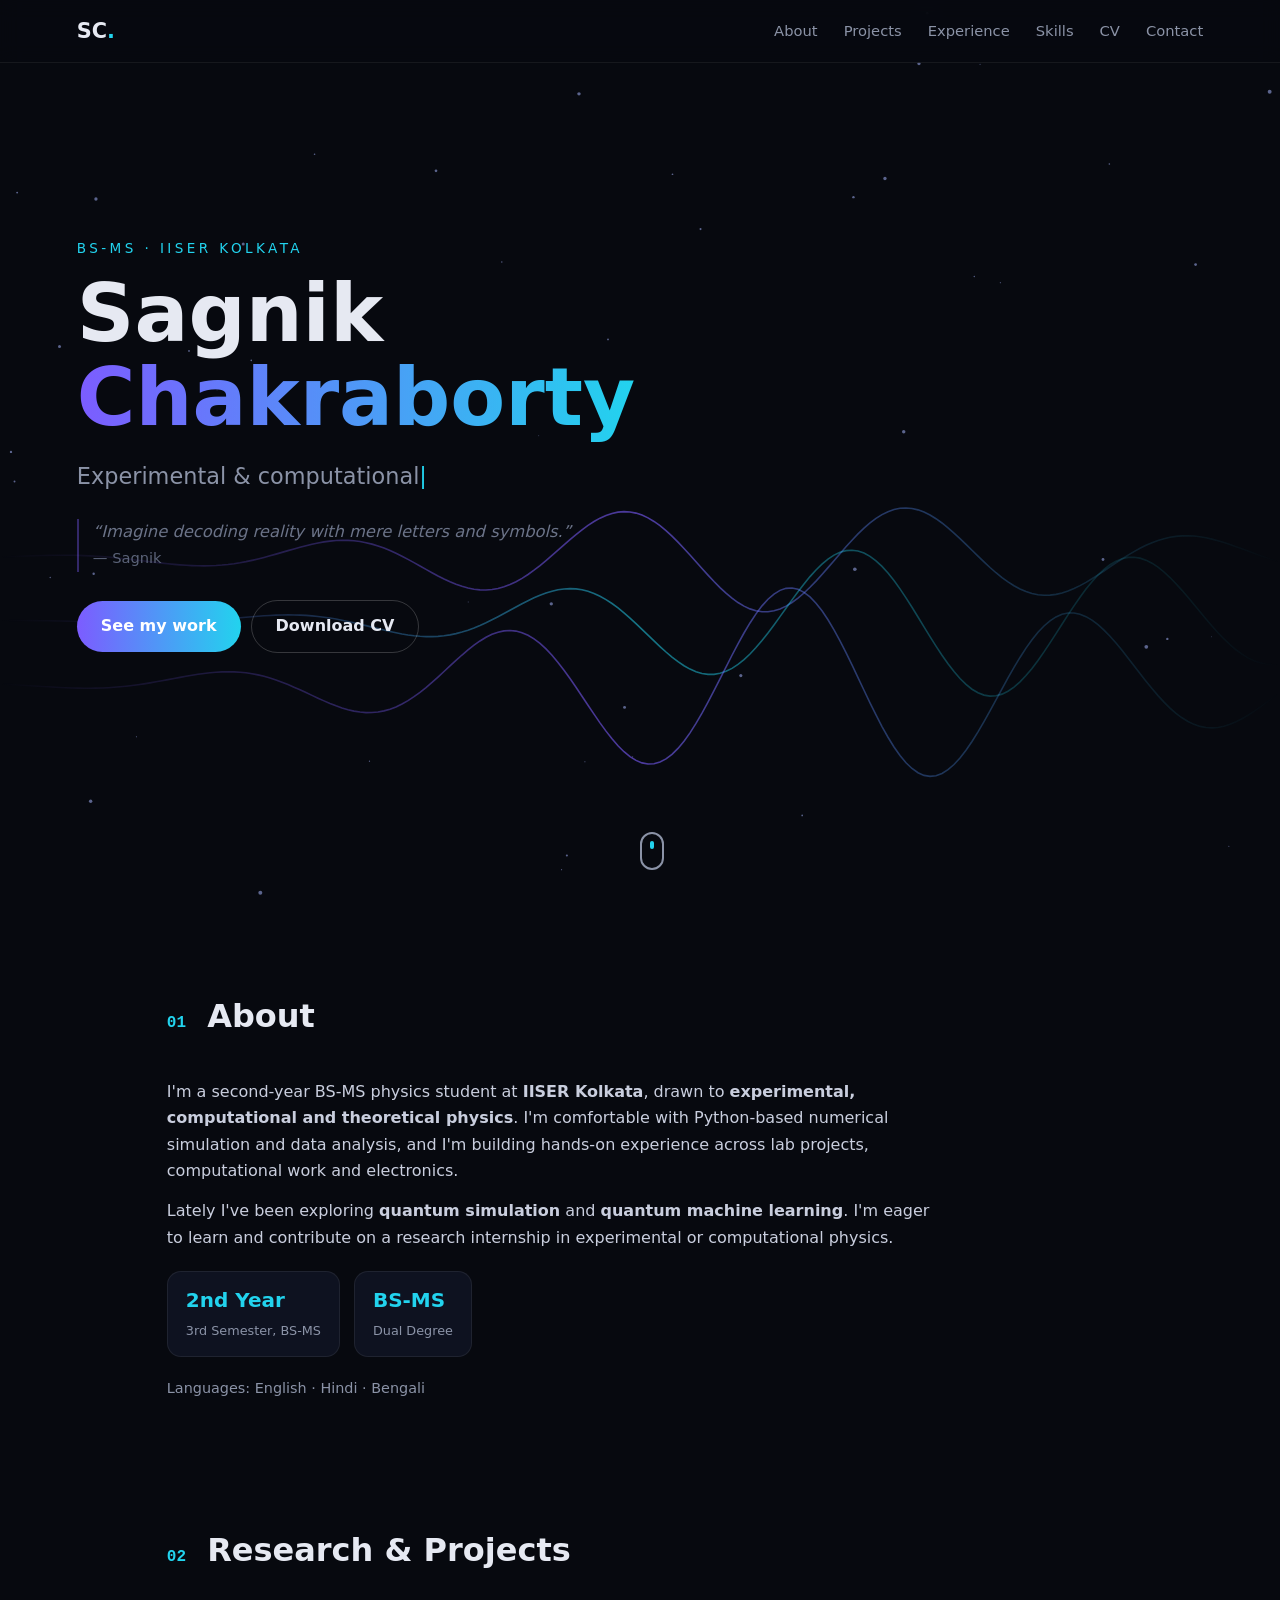
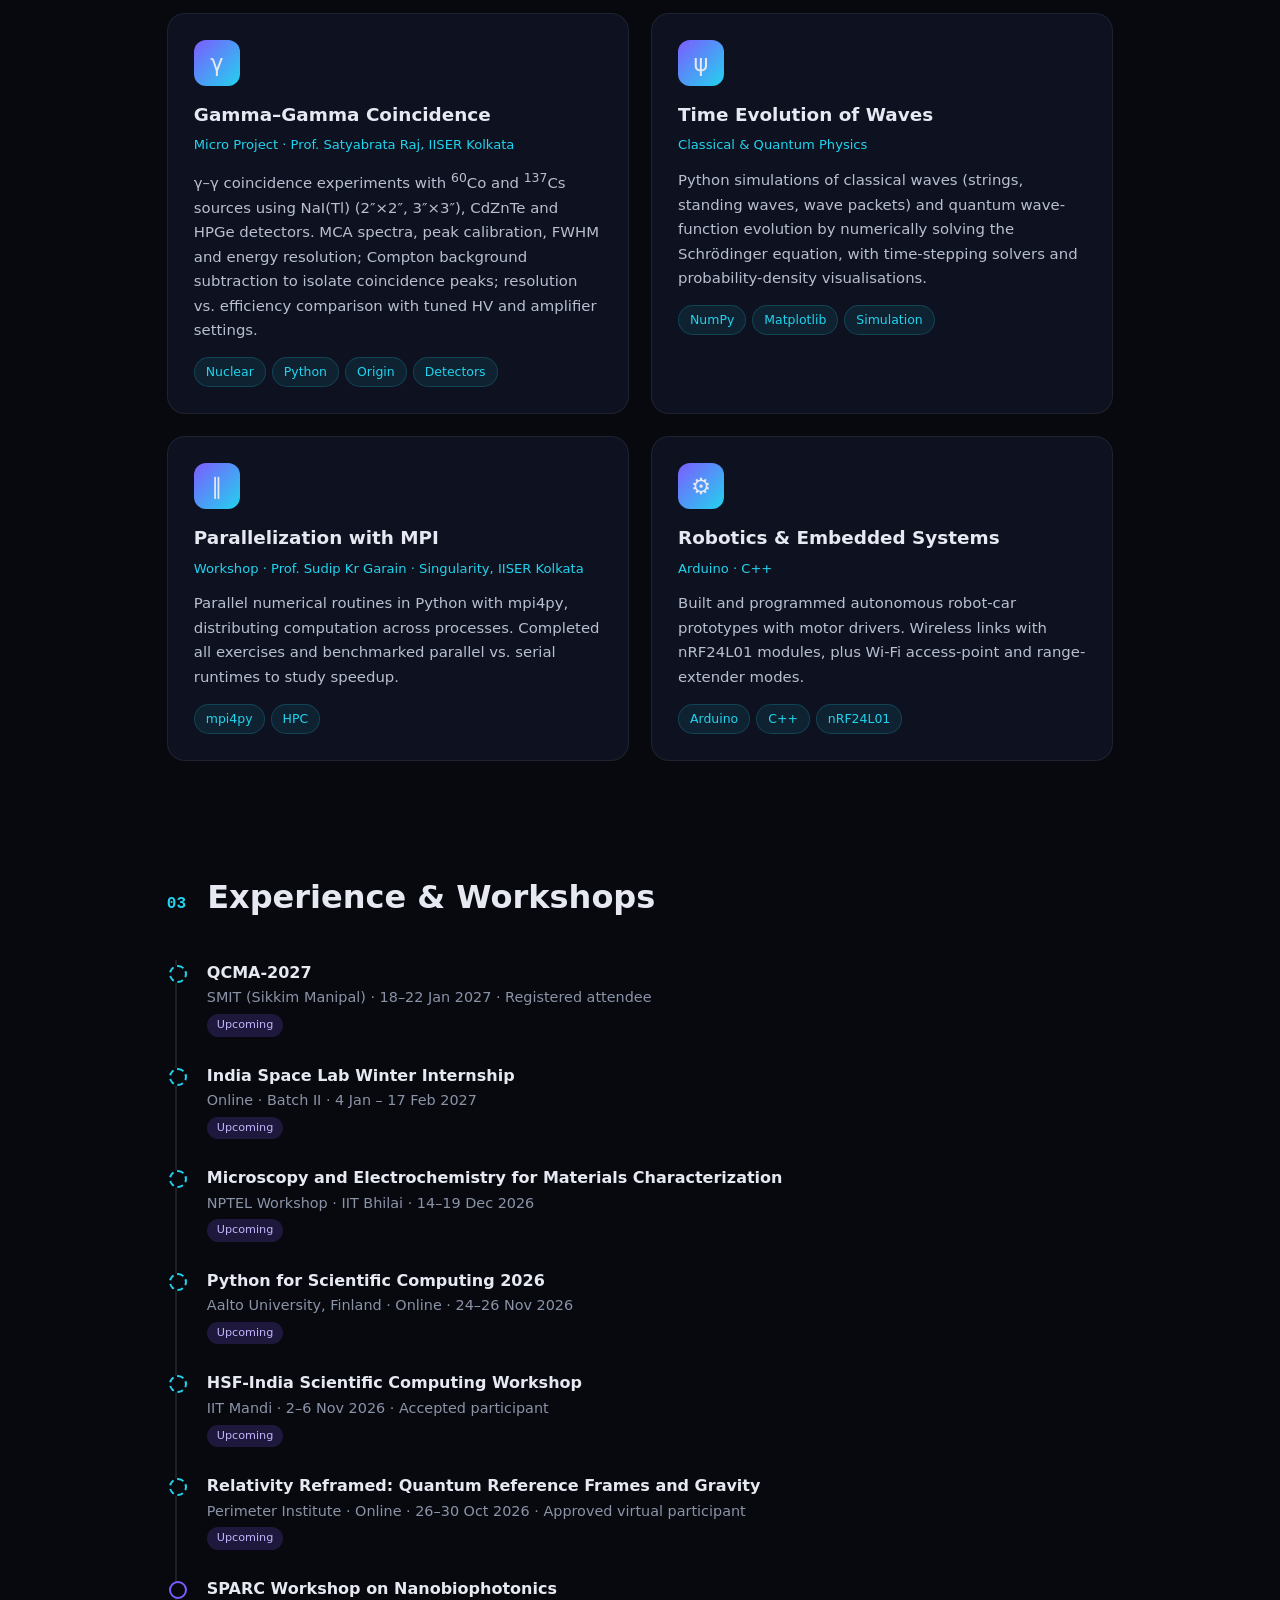
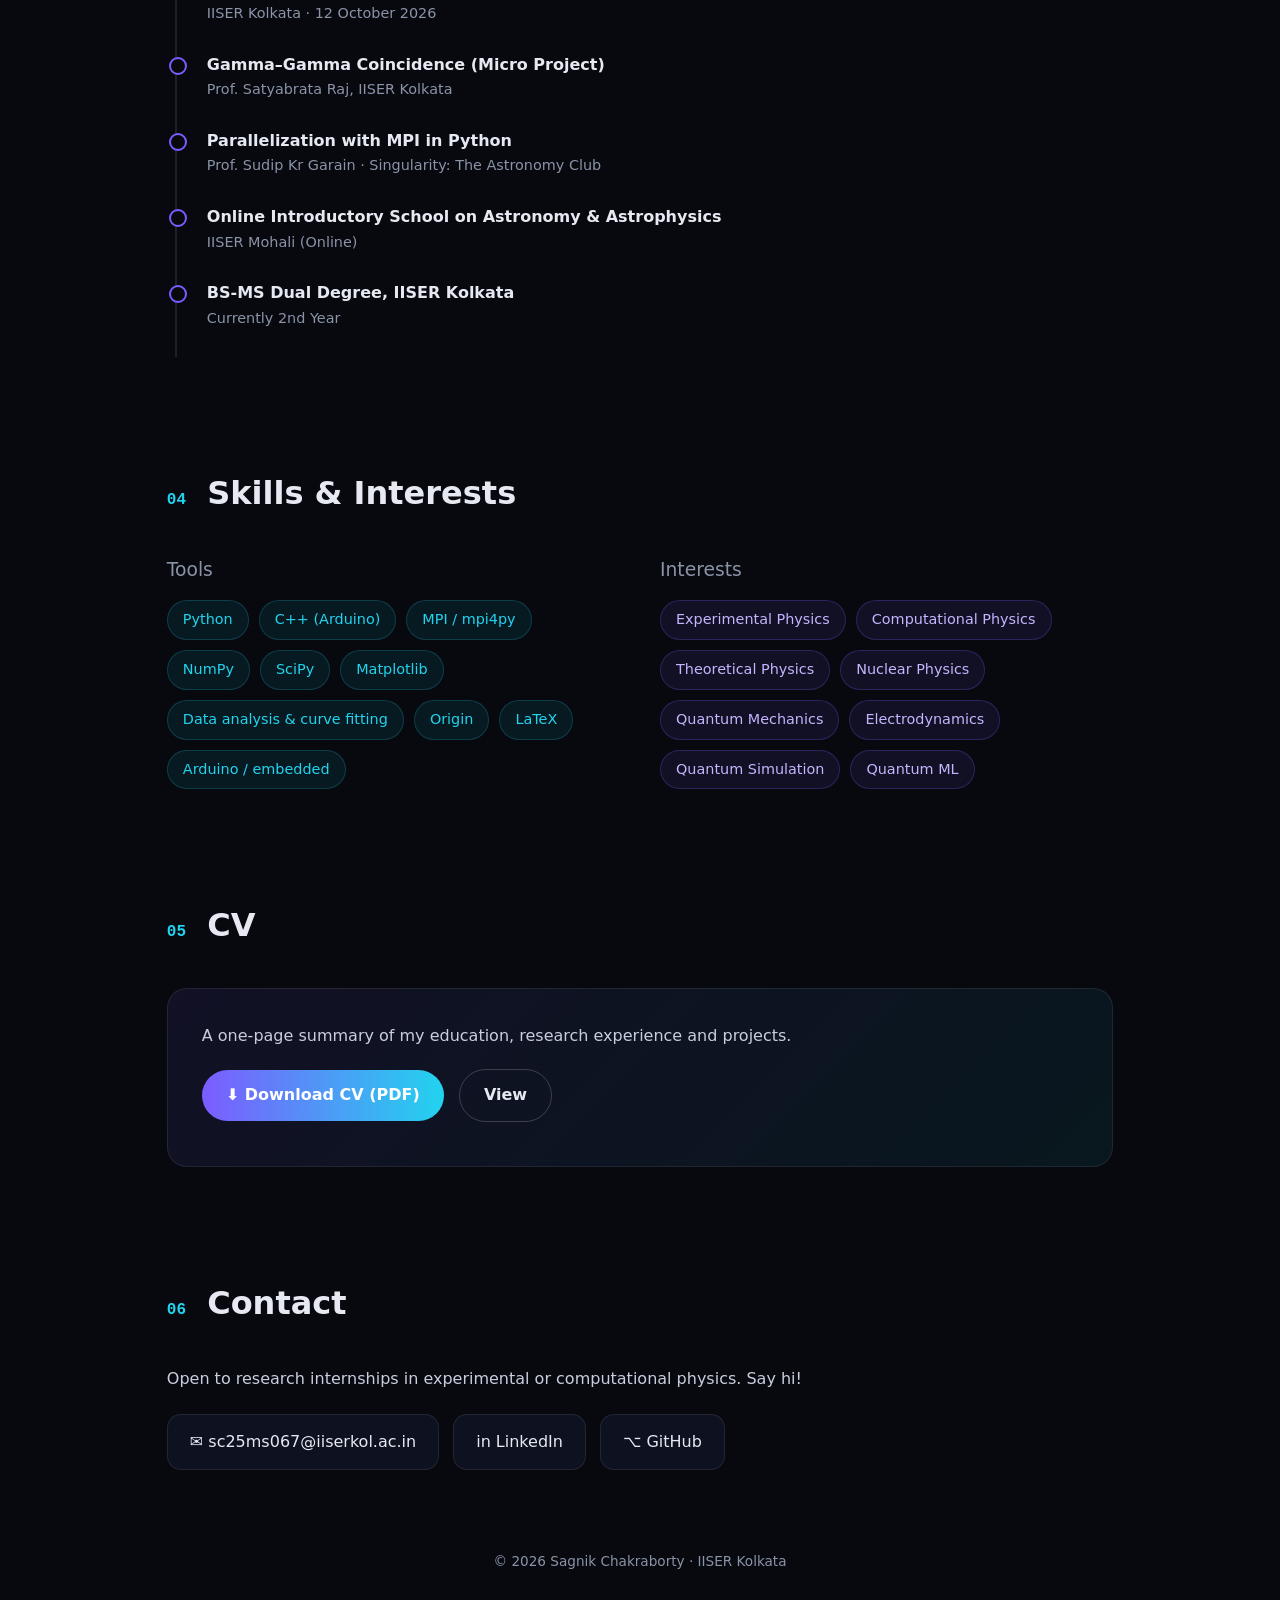
==== commit ac95daf0: "Timeline: add HSF-India IIT Mandi workshop" ====
--- a/index.html
+++ b/index.html
@@ -48,6 +48,7 @@
 <div class="ti up"><b>India Space Lab Winter Internship</b><p>Online · Batch II · 4 Jan – 17 Feb 2027</p><span class="pill">Upcoming</span></div>
 <div class="ti up"><b>Microscopy and Electrochemistry for Materials Characterization</b><p>NPTEL Workshop · IIT Bhilai · 14–19 Dec 2026</p><span class="pill">Upcoming</span></div>
 <div class="ti up"><b>Python for Scientific Computing 2026</b><p>Aalto University, Finland · Online · 24–26 Nov 2026</p><span class="pill">Upcoming</span></div>
+<div class="ti up"><b>HSF-India Scientific Computing Workshop</b><p>IIT Mandi · 2–6 Nov 2026 · Accepted participant</p><span class="pill">Upcoming</span></div>
 <div class="ti up"><b>Relativity Reframed: Quantum Reference Frames and Gravity</b><p>Perimeter Institute · Online · 26–30 Oct 2026 · Approved virtual participant</p><span class="pill">Upcoming</span></div>
 <div class="ti"><b>SPARC Workshop on Nanobiophotonics</b><p>IISER Kolkata · 12 October 2026</p></div>
 <div class="ti"><b>Gamma–Gamma Coincidence (Micro Project)</b><p>Prof. Satyabrata Raj, IISER Kolkata</p></div>
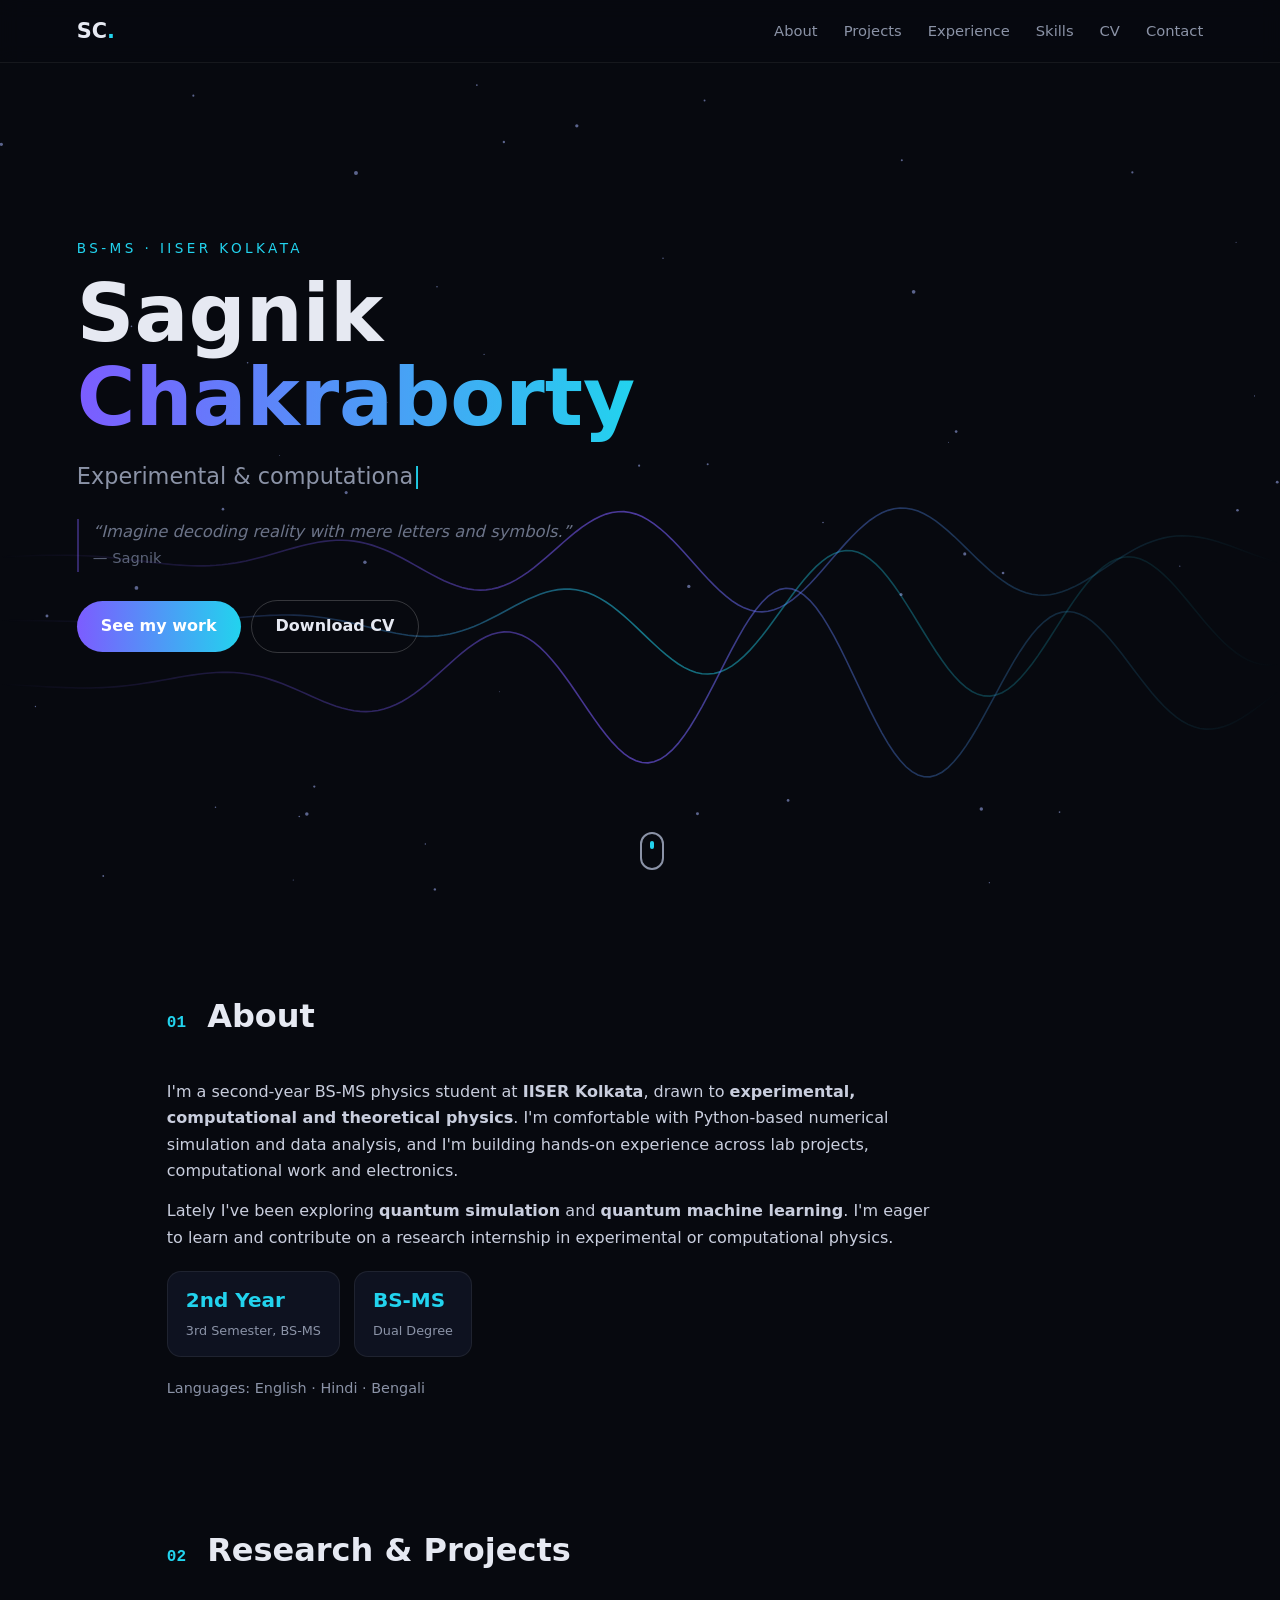
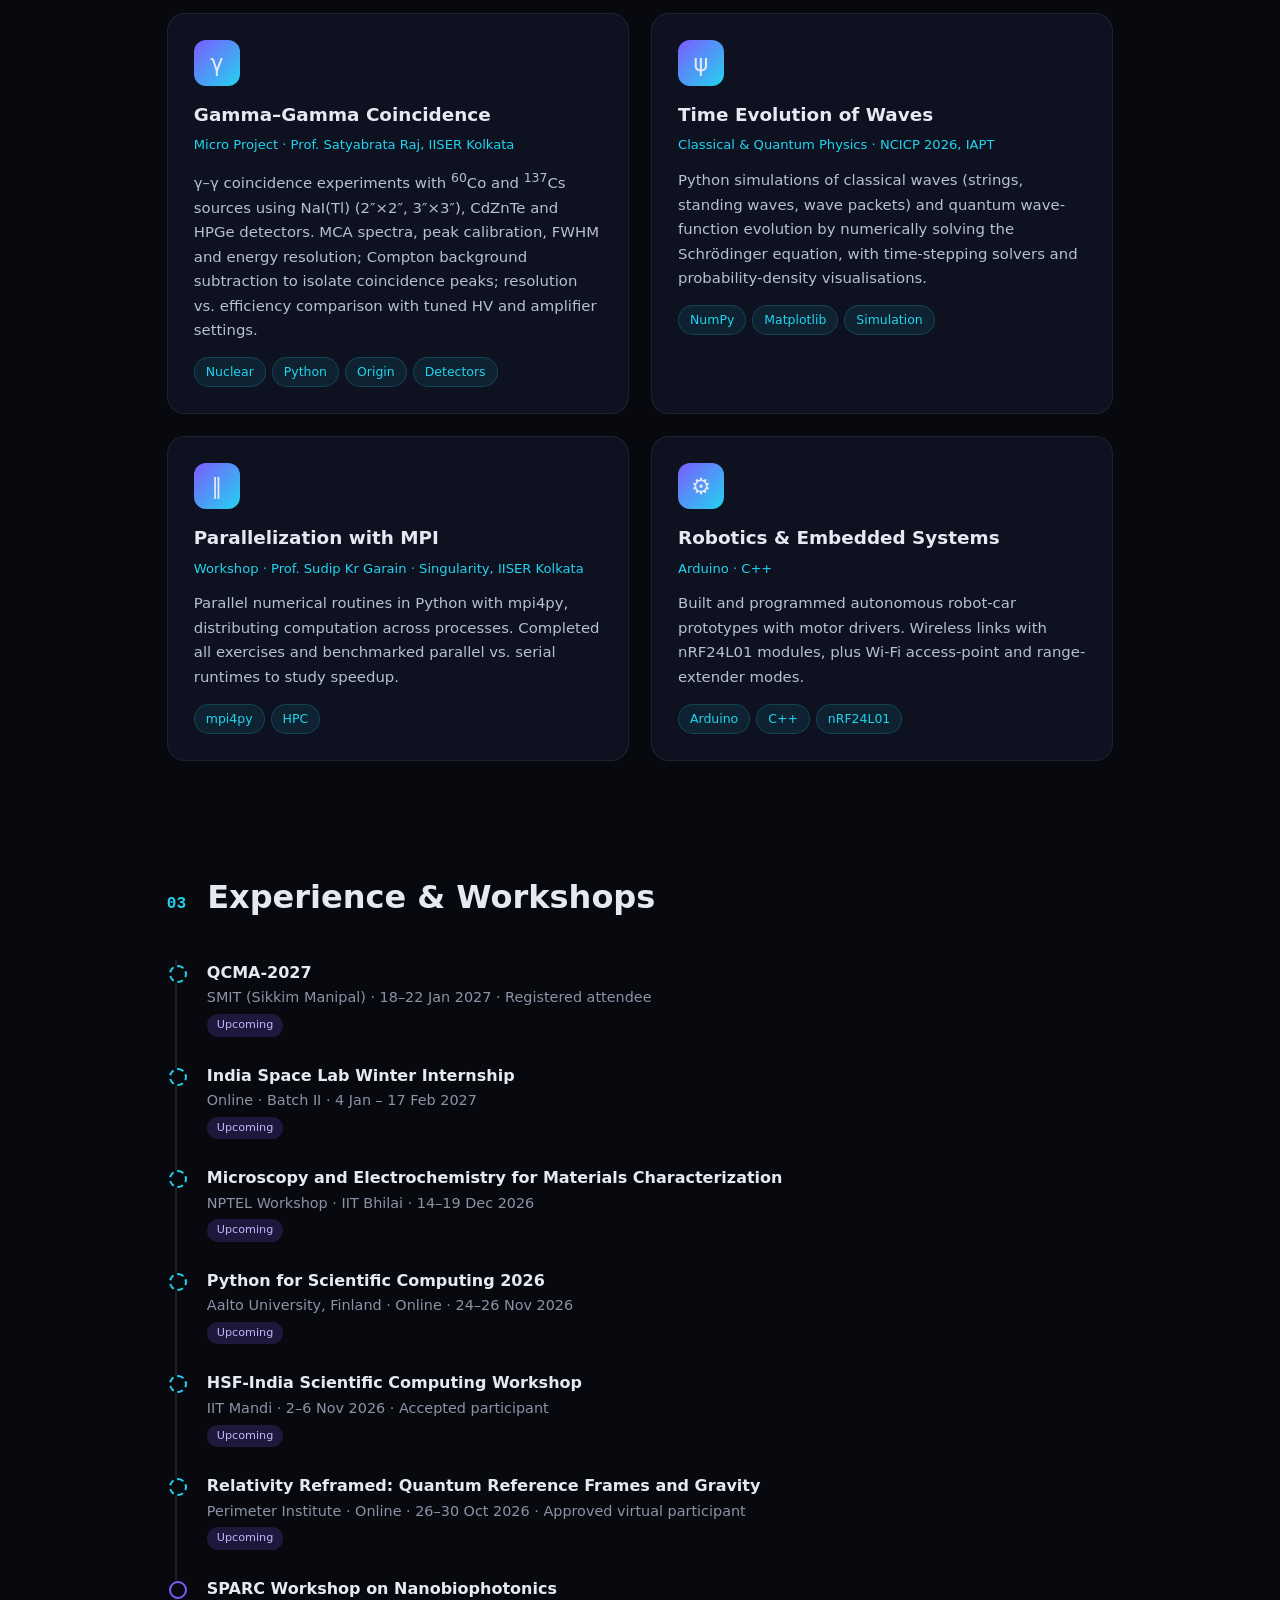
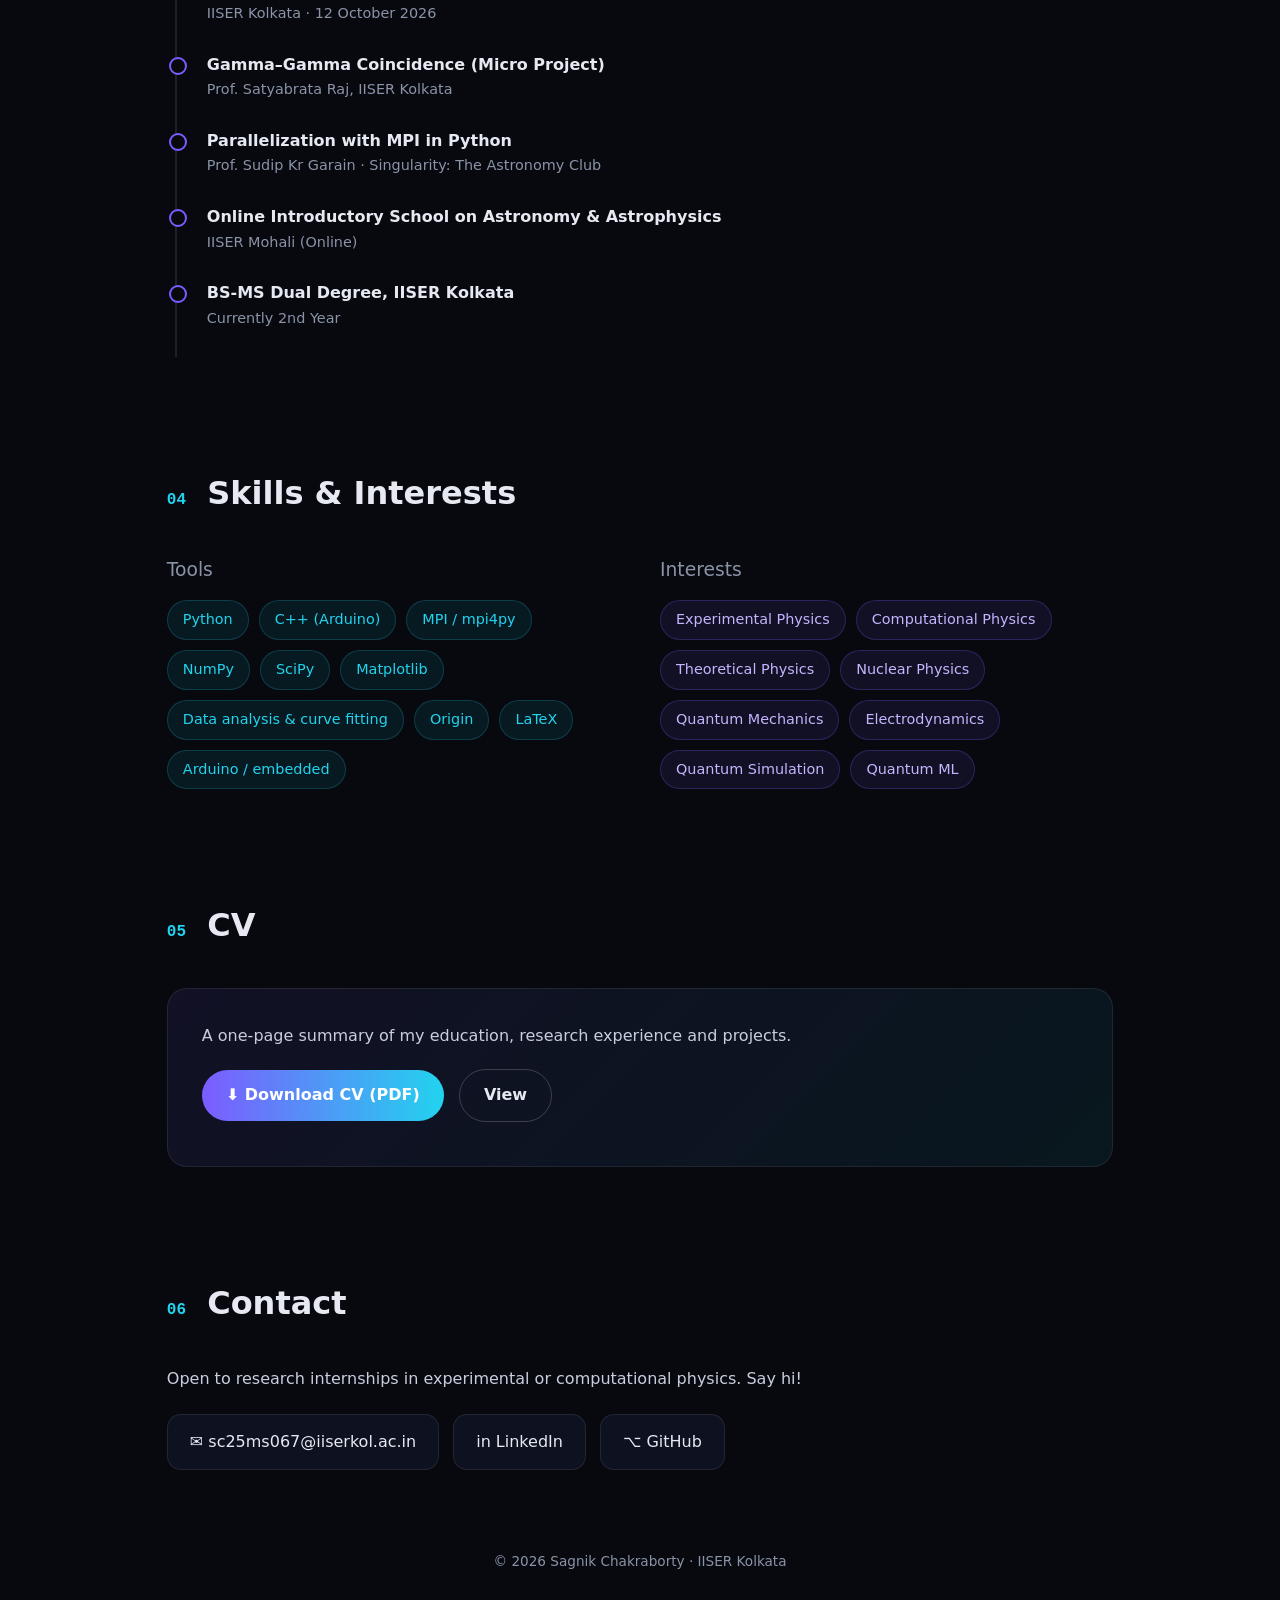
==== commit d65d1a81: "Add NCICP 2026 (IAPT) to Time Evolution of Waves card" ====
--- a/index.html
+++ b/index.html
@@ -31,7 +31,7 @@
 <article class="card"><div class="ic">γ</div><h3>Gamma–Gamma Coincidence</h3><p class="meta">Micro Project · Prof. Satyabrata Raj, IISER Kolkata</p>
 <p>γ–γ coincidence experiments with <sup>60</sup>Co and <sup>137</sup>Cs sources using NaI(Tl) (2″×2″, 3″×3″), CdZnTe and HPGe detectors. MCA spectra, peak calibration, FWHM and energy resolution; Compton background subtraction to isolate coincidence peaks; resolution vs. efficiency comparison with tuned HV and amplifier settings.</p>
 <div class="tags"><i>Nuclear</i><i>Python</i><i>Origin</i><i>Detectors</i></div></article>
-<article class="card"><div class="ic">ψ</div><h3>Time Evolution of Waves</h3><p class="meta">Classical &amp; Quantum Physics</p>
+<article class="card"><div class="ic">ψ</div><h3>Time Evolution of Waves</h3><p class="meta">Classical &amp; Quantum Physics · NCICP 2026, IAPT</p>
 <p>Python simulations of classical waves (strings, standing waves, wave packets) and quantum wave-function evolution by numerically solving the Schrödinger equation, with time-stepping solvers and probability-density visualisations.</p>
 <div class="tags"><i>NumPy</i><i>Matplotlib</i><i>Simulation</i></div></article>
 <article class="card"><div class="ic">∥</div><h3>Parallelization with MPI</h3><p class="meta">Workshop · Prof. Sudip Kr Garain · Singularity, IISER Kolkata</p>
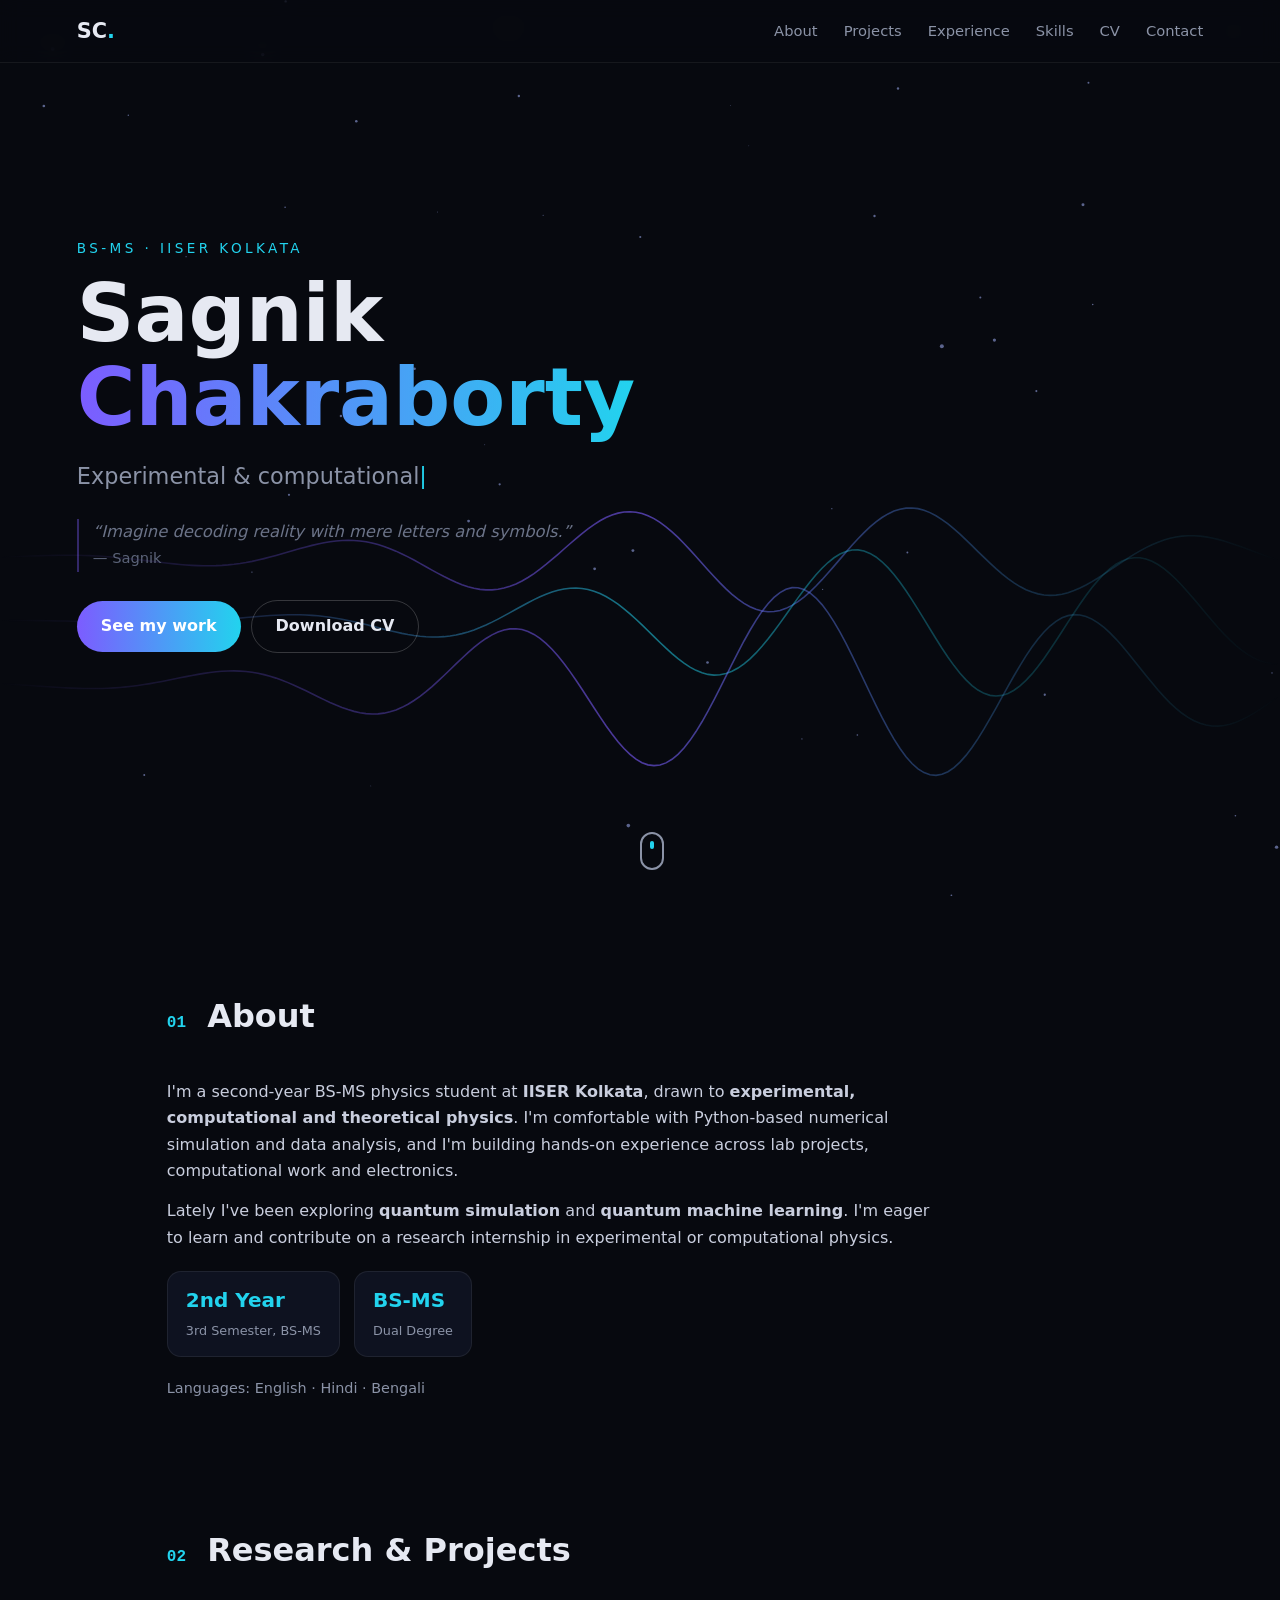
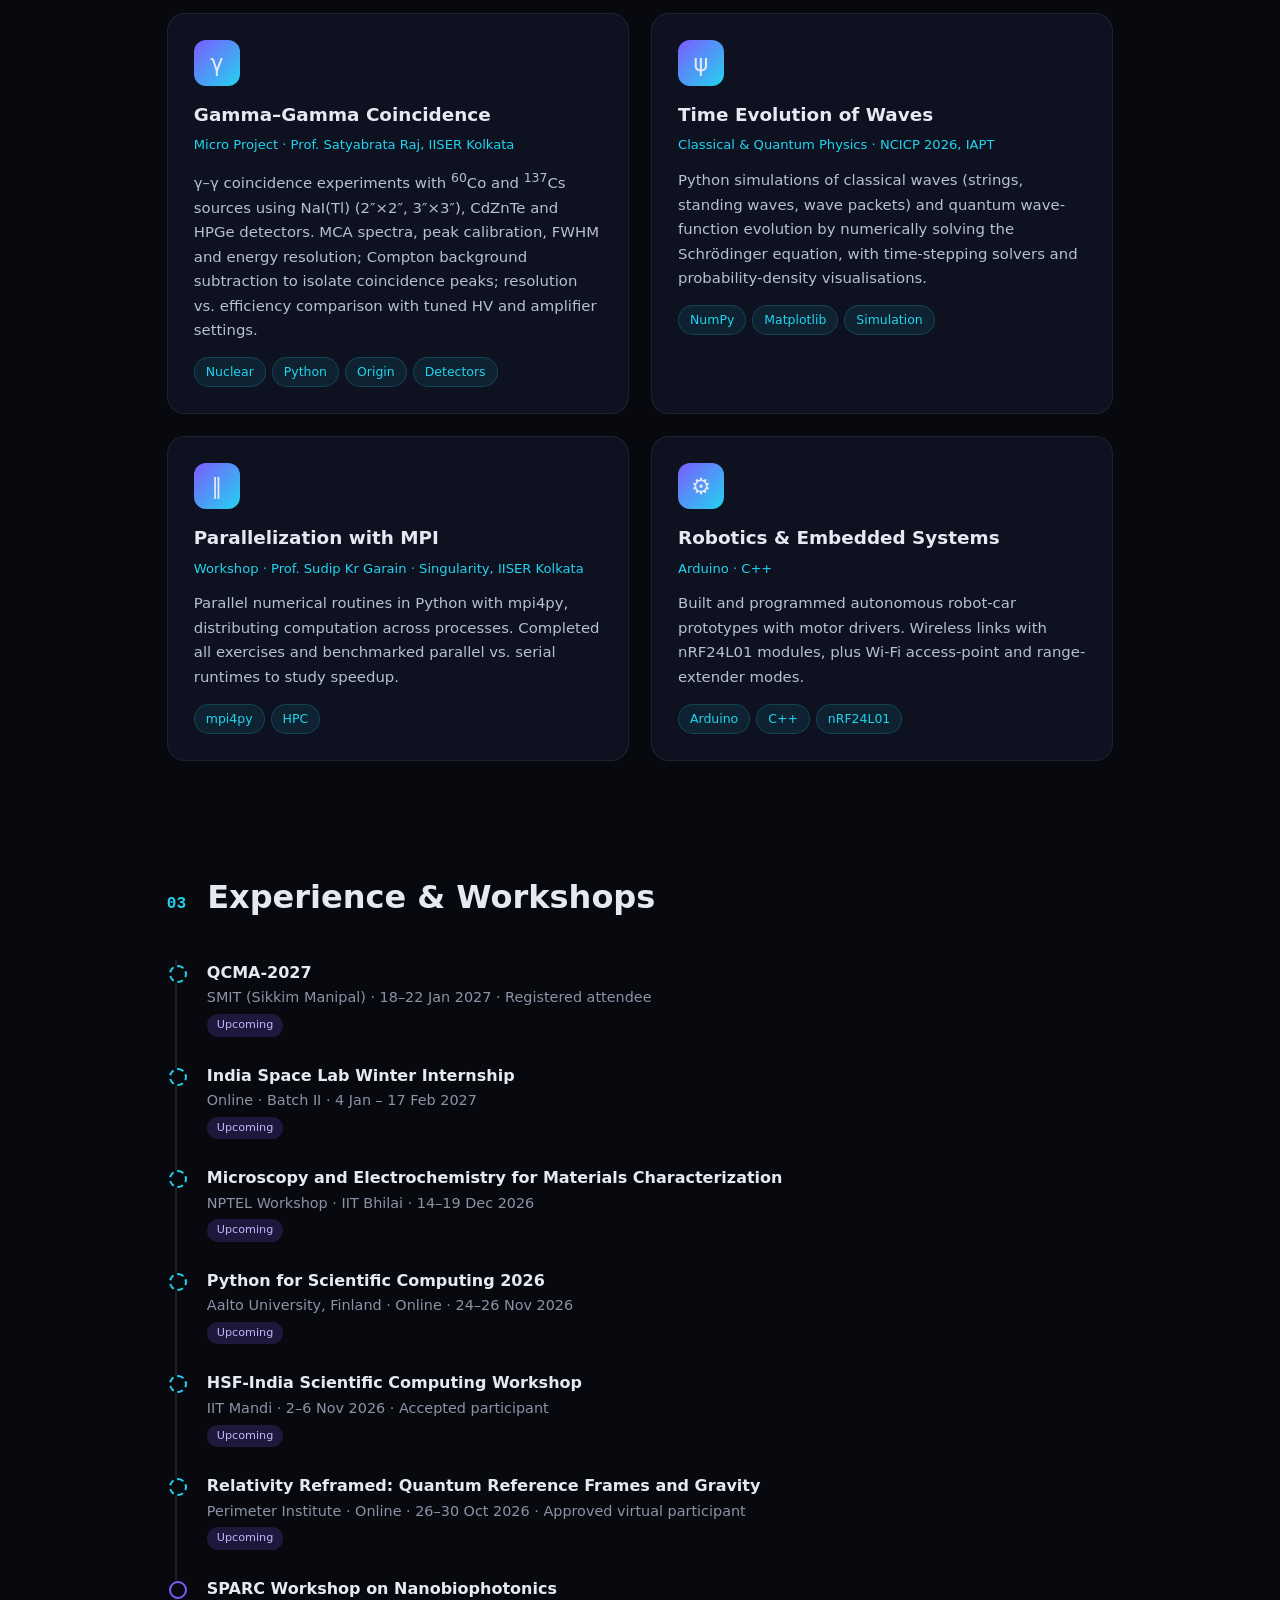
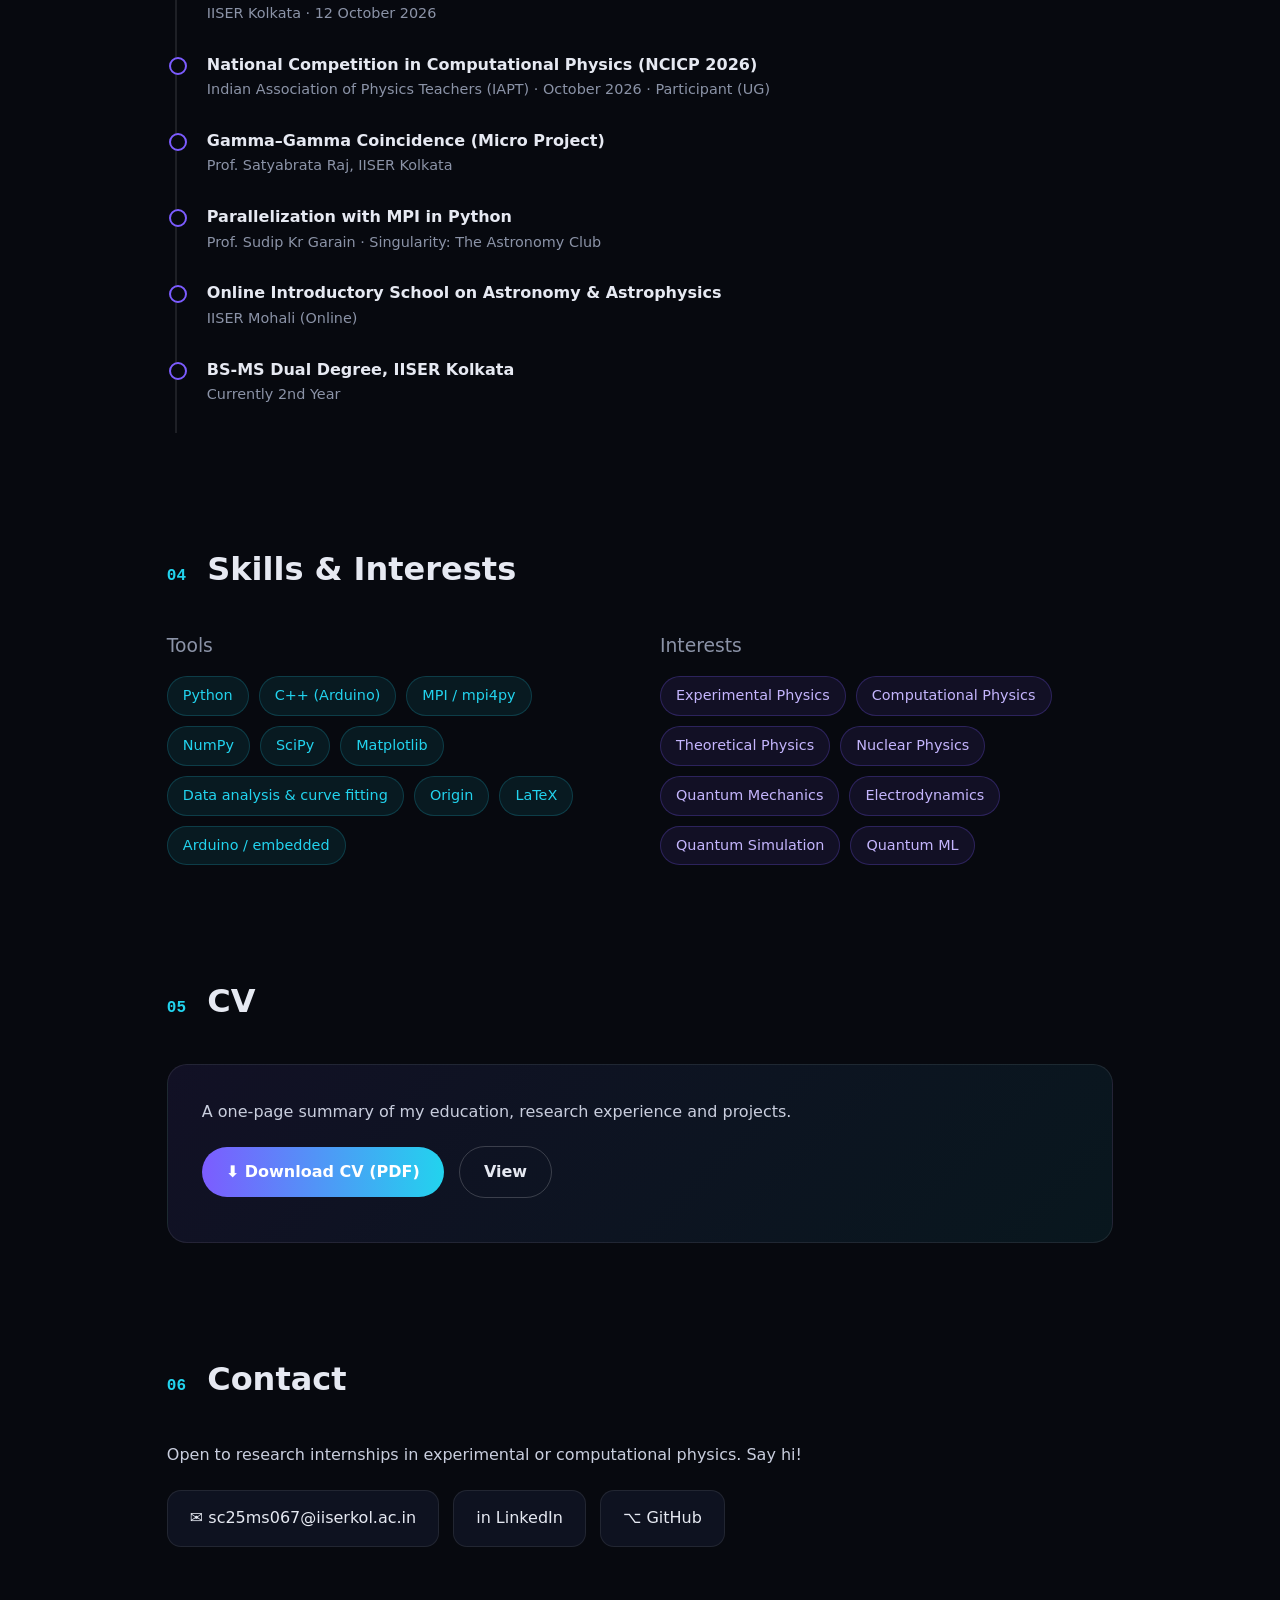
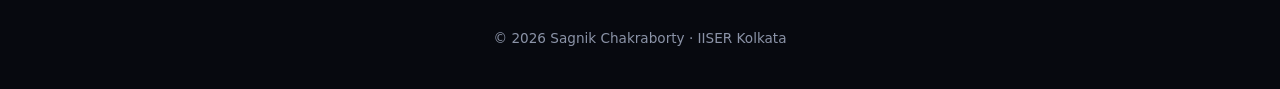
==== commit aec648b2: "Add NCICP 2026 to Experience & Workshops" ====
--- a/index.html
+++ b/index.html
@@ -51,6 +51,7 @@
 <div class="ti up"><b>HSF-India Scientific Computing Workshop</b><p>IIT Mandi · 2–6 Nov 2026 · Accepted participant</p><span class="pill">Upcoming</span></div>
 <div class="ti up"><b>Relativity Reframed: Quantum Reference Frames and Gravity</b><p>Perimeter Institute · Online · 26–30 Oct 2026 · Approved virtual participant</p><span class="pill">Upcoming</span></div>
 <div class="ti"><b>SPARC Workshop on Nanobiophotonics</b><p>IISER Kolkata · 12 October 2026</p></div>
+<div class="ti"><b>National Competition in Computational Physics (NCICP 2026)</b><p>Indian Association of Physics Teachers (IAPT) · October 2026 · Participant (UG)</p></div>
 <div class="ti"><b>Gamma–Gamma Coincidence (Micro Project)</b><p>Prof. Satyabrata Raj, IISER Kolkata</p></div>
 <div class="ti"><b>Parallelization with MPI in Python</b><p>Prof. Sudip Kr Garain · Singularity: The Astronomy Club</p></div>
 <div class="ti"><b>Online Introductory School on Astronomy &amp; Astrophysics</b><p>IISER Mohali (Online)</p></div>
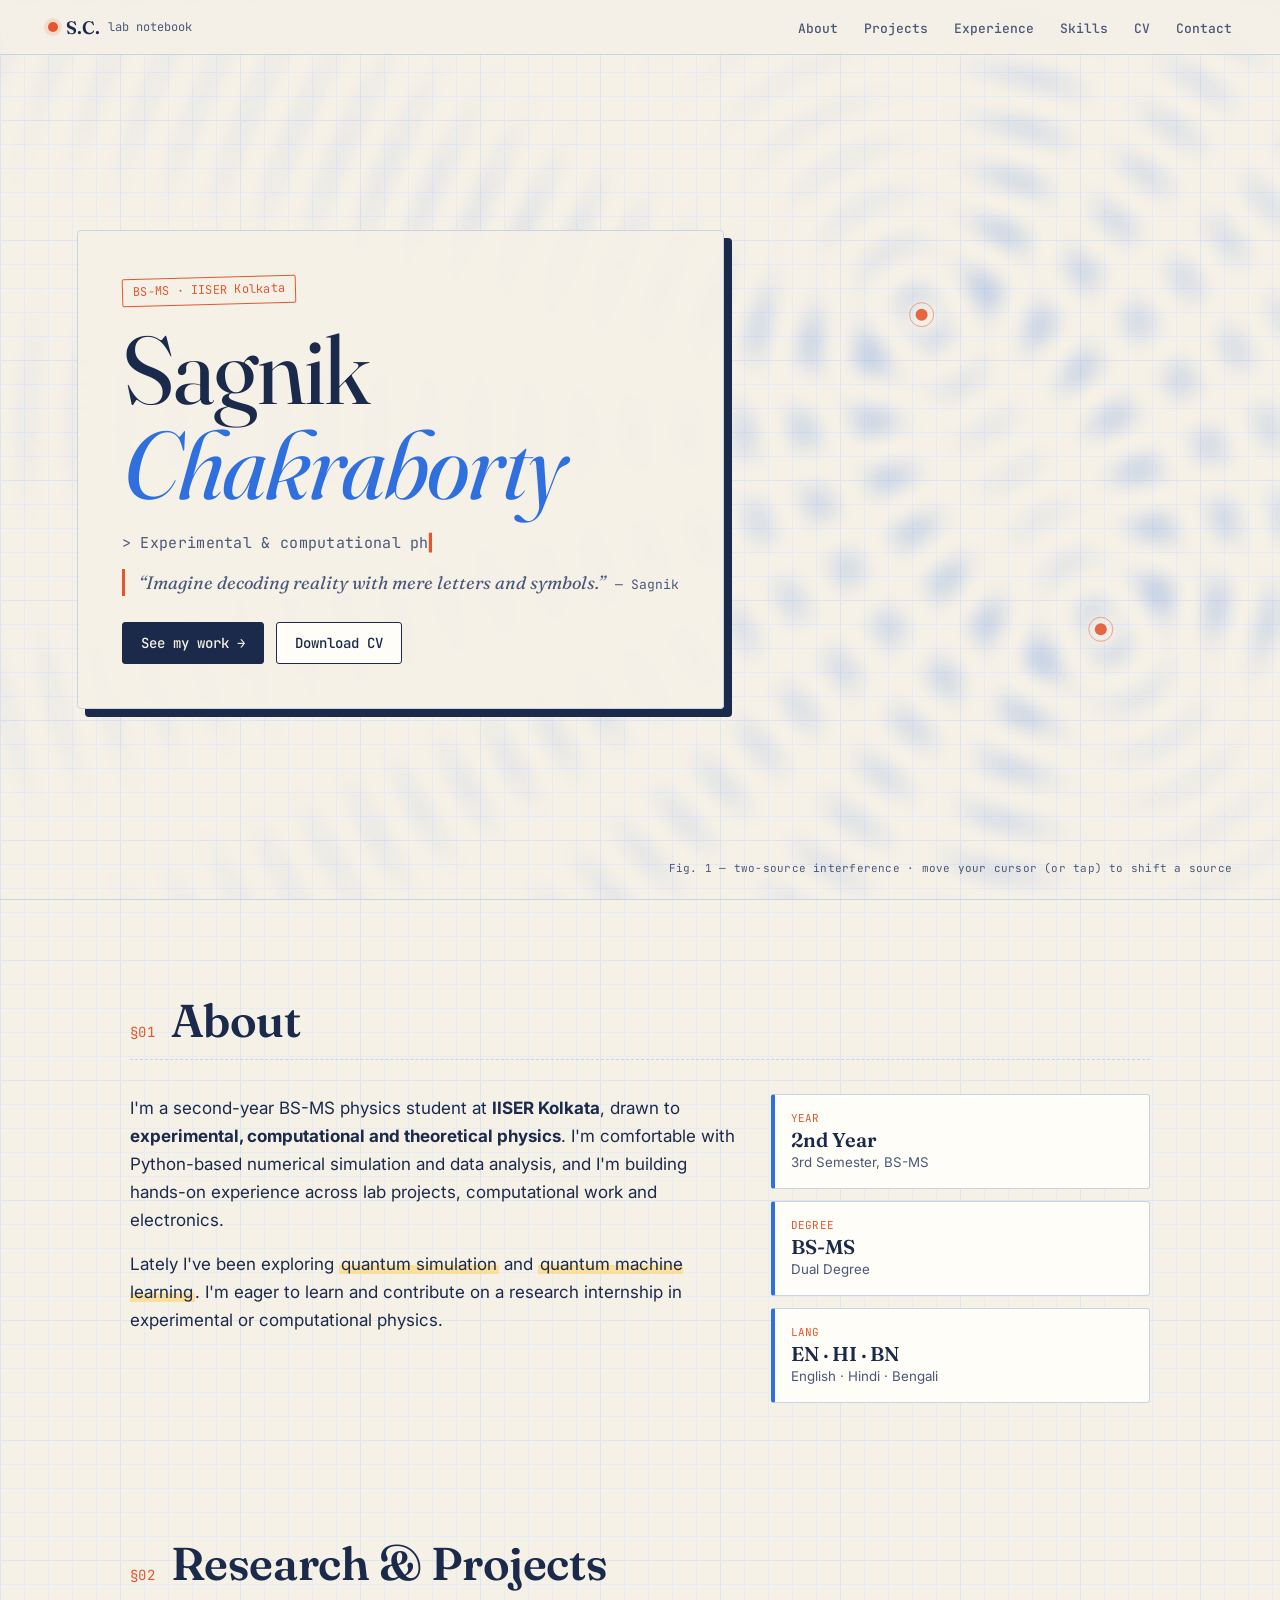
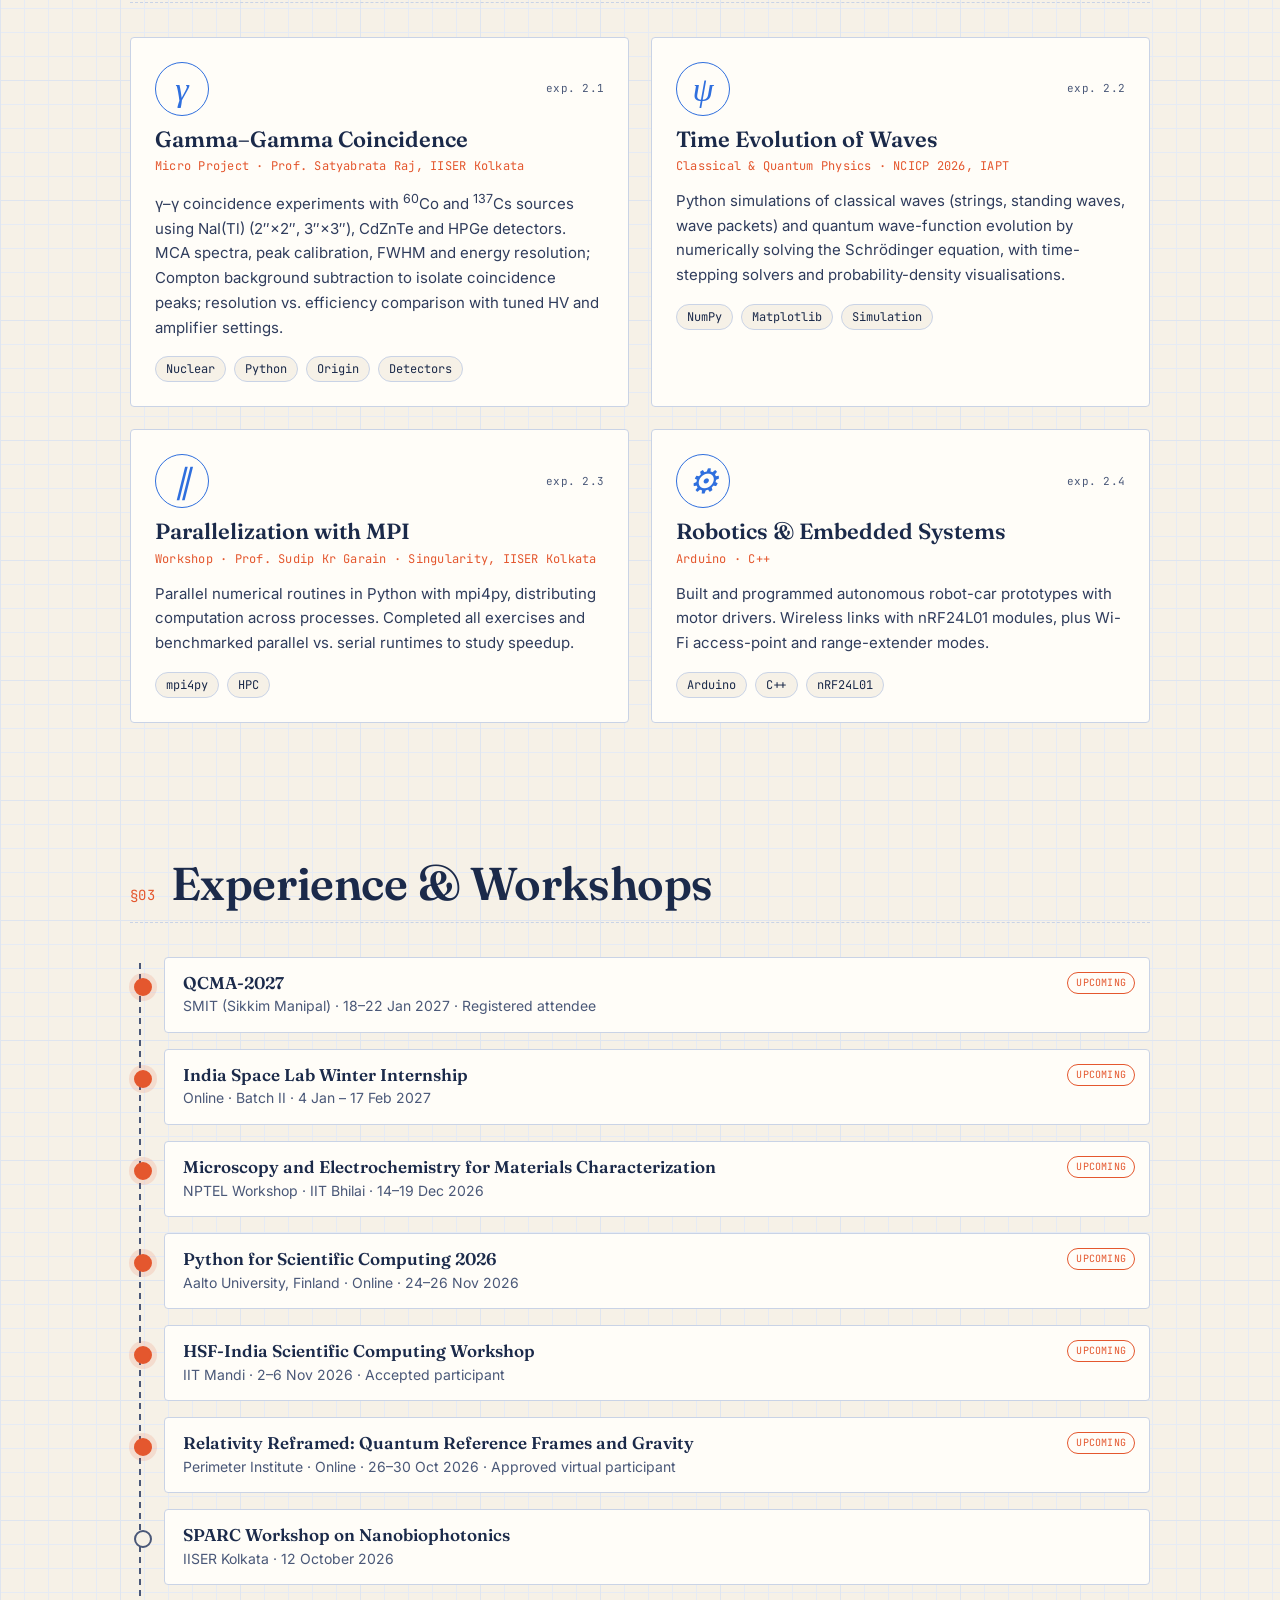
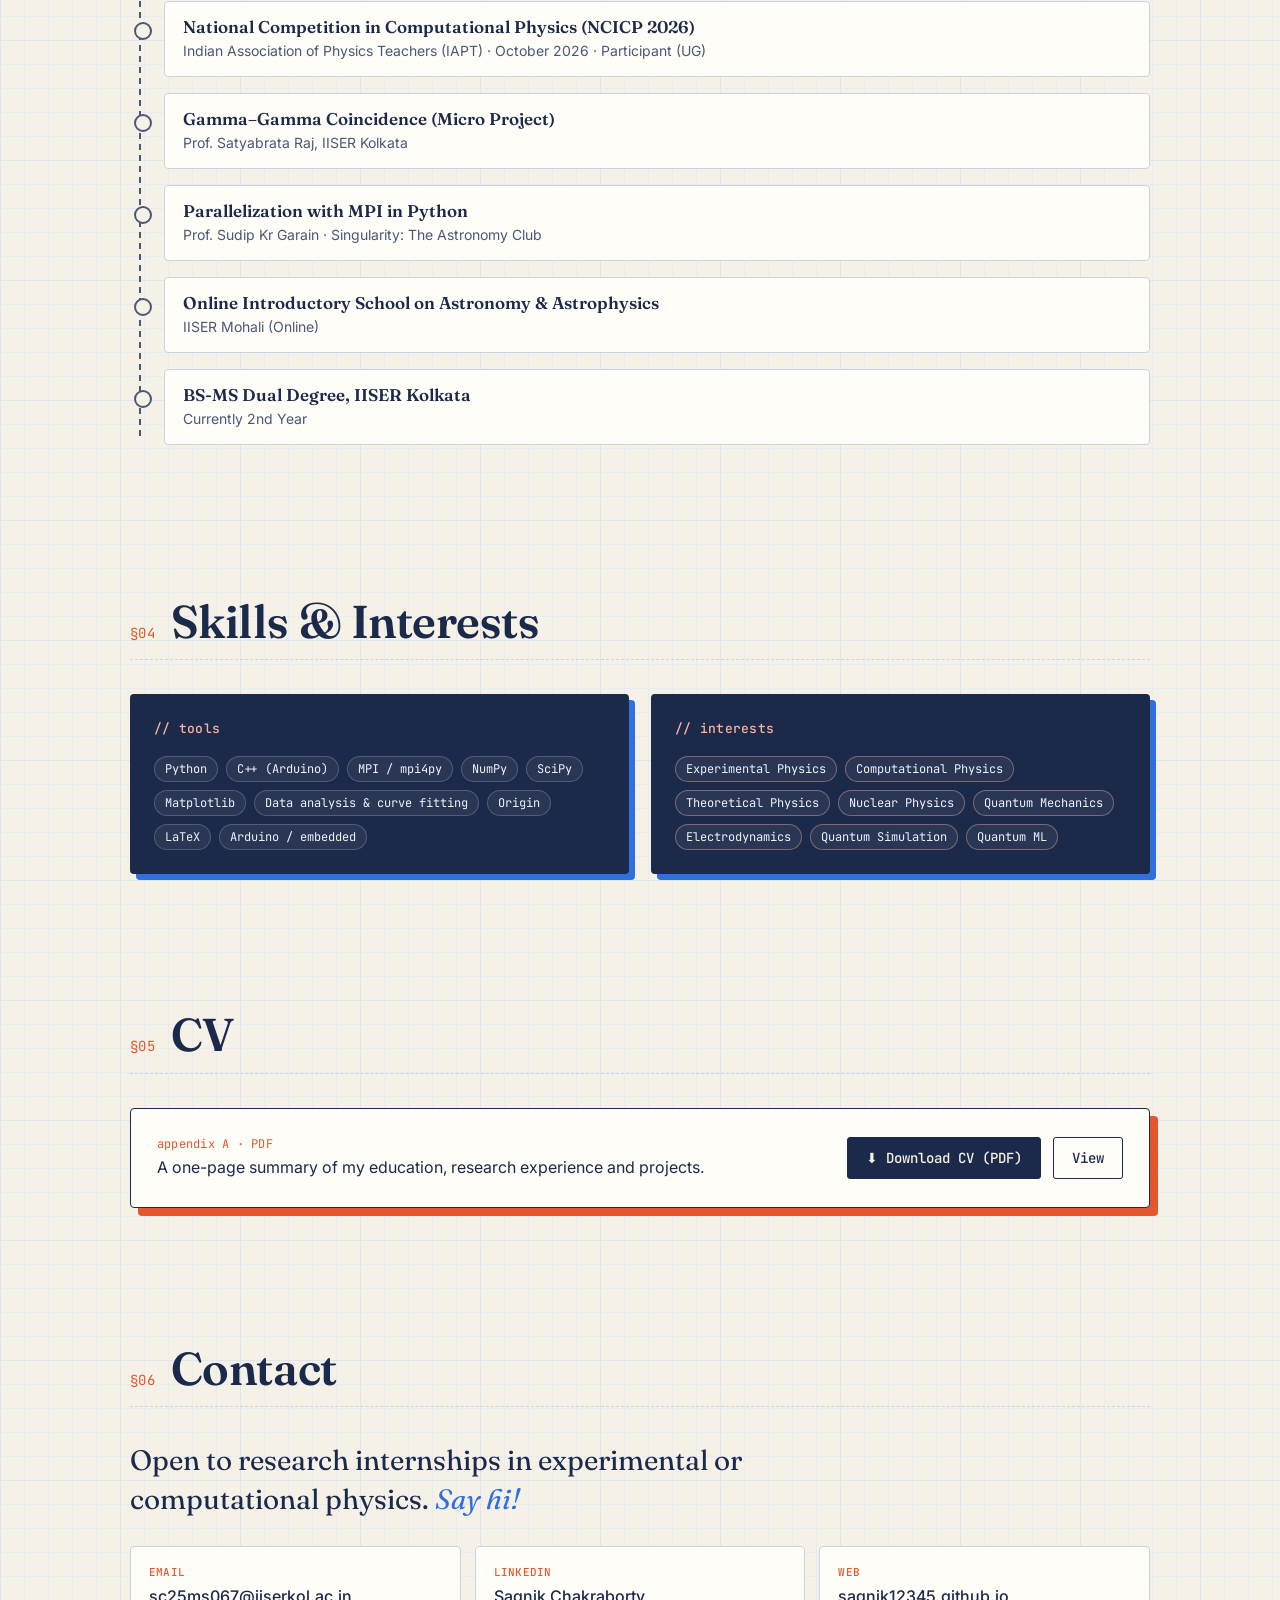
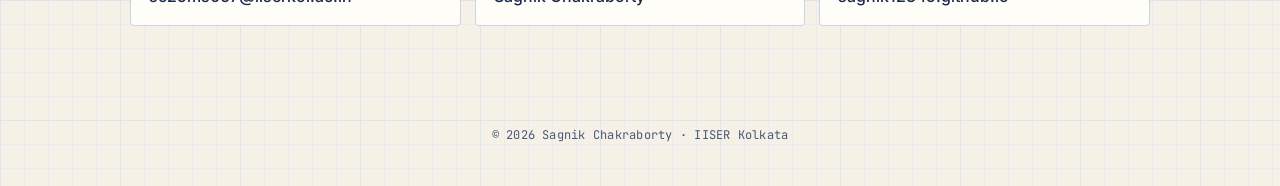
==== commit 5a17d7e3: "Make lab-notebook design the main site; remove v2/v3 previews and entry stamp" ====
--- a/index.html
+++ b/index.html
@@ -1,81 +1,92 @@
 <!DOCTYPE html>
 <html lang="en"><head>
 <meta charset="utf-8"><meta name="viewport" content="width=device-width,initial-scale=1">
-<title>Sagnik Chakraborty · Physics @ IISER Kolkata</title>
+<title>Sagnik Chakraborty · Lab Notebook</title>
 <meta name="description" content="Sagnik Chakraborty, BS-MS physics student at IISER Kolkata: experimental, computational &amp; theoretical physics, quantum simulation and quantum ML.">
+<link rel="preconnect" href="https://fonts.googleapis.com"><link rel="preconnect" href="https://fonts.gstatic.com" crossorigin>
+<link href="https://fonts.googleapis.com/css2?family=Fraunces:ital,opsz,wght@0,9..144,400;0,9..144,600;1,9..144,400&family=Inter:wght@400;500;600&family=JetBrains+Mono:wght@400;500&display=swap" rel="stylesheet">
 <link rel="stylesheet" href="style.css">
 </head><body>
-<nav class="nav"><a class="logo" href="#top">SC<span>.</span></a>
-<button class="burger" aria-label="Menu" onclick="document.body.classList.toggle('open')">☰</button>
+<div class="progress" id="progress"></div>
+<nav class="nav"><a class="logo" href="#top"><span class="dot"></span>S.C. <em>lab notebook</em></a>
+<button class="burger" aria-label="Menu" onclick="document.body.classList.toggle('open')"><span></span><span></span></button>
 <ul><li><a href="#about">About</a></li><li><a href="#projects">Projects</a></li><li><a href="#experience">Experience</a></li><li><a href="#skills">Skills</a></li><li><a href="#cv">CV</a></li><li><a href="#contact">Contact</a></li></ul></nav>
 
-<header id="top" class="hero"><canvas id="wave"></canvas>
+<header id="top" class="hero">
+<canvas id="field" aria-hidden="true"></canvas>
 <div class="hero-in">
-<p class="kicker">BS-MS · IISER Kolkata</p>
-<h1>Sagnik <span class="grad">Chakraborty</span></h1>
-<p class="tag"><span id="typed"></span><span class="caret">|</span></p>
+<p class="mono stamp">BS-MS · IISER Kolkata</p>
+<h1>Sagnik<br><em>Chakraborty</em></h1>
+<p class="tag mono">&gt; <span id="typed"></span><span class="caret">▍</span></p>
 <blockquote class="quote">“Imagine decoding reality with mere letters and symbols.” <cite>— Sagnik</cite></blockquote>
-<div class="btns"><a class="btn pri" href="#projects">See my work</a><a class="btn" href="assets/Sagnik_cv_updated.pdf" download>Download CV</a></div>
-</div><a class="scroll" href="#about" aria-label="Scroll down"></a></header>
+<div class="btns"><a class="btn pri" href="#projects">See my work →</a><a class="btn" href="assets/Sagnik_cv_updated.pdf" download>Download CV</a></div>
+</div>
+<p class="hint mono">Fig. 1 — two-source interference · move your cursor (or tap) to shift a source</p>
+</header>
 
 <main>
-<section id="about" class="reveal"><h2><span>01</span> About</h2>
+<section id="about" class="sec reveal"><div class="sh"><span class="mono num">§01</span><h2>About</h2></div>
 <div class="about">
-<div><p>I'm a second-year BS-MS physics student at <b>IISER Kolkata</b>, drawn to <b>experimental, computational and theoretical physics</b>. I'm comfortable with Python-based numerical simulation and data analysis, and I'm building hands-on experience across lab projects, computational work and electronics.</p>
-<p>Lately I've been exploring <b>quantum simulation</b> and <b>quantum machine learning</b>. I'm eager to learn and contribute on a research internship in experimental or computational physics.</p>
-<div class="facts"><div><b>2nd Year</b><span>3rd Semester, BS-MS</span></div><div><b>BS-MS</b><span>Dual Degree</span></div></div>
-<p class="langs">Languages: English · Hindi · Bengali</p></div></div></section>
+<div class="note">
+<p>I'm a second-year BS-MS physics student at <b>IISER Kolkata</b>, drawn to <b>experimental, computational and theoretical physics</b>. I'm comfortable with Python-based numerical simulation and data analysis, and I'm building hands-on experience across lab projects, computational work and electronics.</p>
+<p>Lately I've been exploring <mark>quantum simulation</mark> and <mark>quantum machine learning</mark>. I'm eager to learn and contribute on a research internship in experimental or computational physics.</p>
+</div>
+<aside class="facts">
+<div><span class="mono">year</span><b>2nd Year</b><small>3rd Semester, BS-MS</small></div>
+<div><span class="mono">degree</span><b>BS-MS</b><small>Dual Degree</small></div>
+<div><span class="mono">lang</span><b>EN · HI · BN</b><small>English · Hindi · Bengali</small></div>
+</aside></div></section>
 
-<section id="projects" class="reveal"><h2><span>02</span> Research &amp; Projects</h2>
+<section id="projects" class="sec reveal"><div class="sh"><span class="mono num">§02</span><h2>Research &amp; Projects</h2></div>
 <div class="cards">
-<article class="card"><div class="ic">γ</div><h3>Gamma–Gamma Coincidence</h3><p class="meta">Micro Project · Prof. Satyabrata Raj, IISER Kolkata</p>
+<article class="card reveal"><div class="ch"><span class="sym">γ</span><span class="mono fig">exp. 2.1</span></div><h3>Gamma–Gamma Coincidence</h3><p class="meta mono">Micro Project · Prof. Satyabrata Raj, IISER Kolkata</p>
 <p>γ–γ coincidence experiments with <sup>60</sup>Co and <sup>137</sup>Cs sources using NaI(Tl) (2″×2″, 3″×3″), CdZnTe and HPGe detectors. MCA spectra, peak calibration, FWHM and energy resolution; Compton background subtraction to isolate coincidence peaks; resolution vs. efficiency comparison with tuned HV and amplifier settings.</p>
 <div class="tags"><i>Nuclear</i><i>Python</i><i>Origin</i><i>Detectors</i></div></article>
-<article class="card"><div class="ic">ψ</div><h3>Time Evolution of Waves</h3><p class="meta">Classical &amp; Quantum Physics · NCICP 2026, IAPT</p>
+<article class="card reveal"><div class="ch"><span class="sym">ψ</span><span class="mono fig">exp. 2.2</span></div><h3>Time Evolution of Waves</h3><p class="meta mono">Classical &amp; Quantum Physics · NCICP 2026, IAPT</p>
 <p>Python simulations of classical waves (strings, standing waves, wave packets) and quantum wave-function evolution by numerically solving the Schrödinger equation, with time-stepping solvers and probability-density visualisations.</p>
 <div class="tags"><i>NumPy</i><i>Matplotlib</i><i>Simulation</i></div></article>
-<article class="card"><div class="ic">∥</div><h3>Parallelization with MPI</h3><p class="meta">Workshop · Prof. Sudip Kr Garain · Singularity, IISER Kolkata</p>
+<article class="card reveal"><div class="ch"><span class="sym">∥</span><span class="mono fig">exp. 2.3</span></div><h3>Parallelization with MPI</h3><p class="meta mono">Workshop · Prof. Sudip Kr Garain · Singularity, IISER Kolkata</p>
 <p>Parallel numerical routines in Python with mpi4py, distributing computation across processes. Completed all exercises and benchmarked parallel vs. serial runtimes to study speedup.</p>
 <div class="tags"><i>mpi4py</i><i>HPC</i></div></article>
-<article class="card"><div class="ic">⚙</div><h3>Robotics &amp; Embedded Systems</h3><p class="meta">Arduino · C++</p>
+<article class="card reveal"><div class="ch"><span class="sym">⚙</span><span class="mono fig">exp. 2.4</span></div><h3>Robotics &amp; Embedded Systems</h3><p class="meta mono">Arduino · C++</p>
 <p>Built and programmed autonomous robot-car prototypes with motor drivers. Wireless links with nRF24L01 modules, plus Wi-Fi access-point and range-extender modes.</p>
 <div class="tags"><i>Arduino</i><i>C++</i><i>nRF24L01</i></div></article>
 </div></section>
 
-<section id="experience" class="reveal"><h2><span>03</span> Experience &amp; Workshops</h2>
-<div class="tl">
-<div class="ti up"><b>QCMA-2027</b><p>SMIT (Sikkim Manipal) · 18–22 Jan 2027 · Registered attendee</p><span class="pill">Upcoming</span></div>
-<div class="ti up"><b>India Space Lab Winter Internship</b><p>Online · Batch II · 4 Jan – 17 Feb 2027</p><span class="pill">Upcoming</span></div>
-<div class="ti up"><b>Microscopy and Electrochemistry for Materials Characterization</b><p>NPTEL Workshop · IIT Bhilai · 14–19 Dec 2026</p><span class="pill">Upcoming</span></div>
-<div class="ti up"><b>Python for Scientific Computing 2026</b><p>Aalto University, Finland · Online · 24–26 Nov 2026</p><span class="pill">Upcoming</span></div>
-<div class="ti up"><b>HSF-India Scientific Computing Workshop</b><p>IIT Mandi · 2–6 Nov 2026 · Accepted participant</p><span class="pill">Upcoming</span></div>
-<div class="ti up"><b>Relativity Reframed: Quantum Reference Frames and Gravity</b><p>Perimeter Institute · Online · 26–30 Oct 2026 · Approved virtual participant</p><span class="pill">Upcoming</span></div>
-<div class="ti"><b>SPARC Workshop on Nanobiophotonics</b><p>IISER Kolkata · 12 October 2026</p></div>
-<div class="ti"><b>National Competition in Computational Physics (NCICP 2026)</b><p>Indian Association of Physics Teachers (IAPT) · October 2026 · Participant (UG)</p></div>
-<div class="ti"><b>Gamma–Gamma Coincidence (Micro Project)</b><p>Prof. Satyabrata Raj, IISER Kolkata</p></div>
-<div class="ti"><b>Parallelization with MPI in Python</b><p>Prof. Sudip Kr Garain · Singularity: The Astronomy Club</p></div>
-<div class="ti"><b>Online Introductory School on Astronomy &amp; Astrophysics</b><p>IISER Mohali (Online)</p></div>
-<div class="ti"><b>BS-MS Dual Degree, IISER Kolkata</b><p>Currently 2nd Year</p></div>
-</div></section>
+<section id="experience" class="sec reveal"><div class="sh"><span class="mono num">§03</span><h2>Experience &amp; Workshops</h2></div>
+<ol class="tl">
+<li class="ti up"><span class="pill mono">upcoming</span><b>QCMA-2027</b><p>SMIT (Sikkim Manipal) · 18–22 Jan 2027 · Registered attendee</p></li>
+<li class="ti up"><span class="pill mono">upcoming</span><b>India Space Lab Winter Internship</b><p>Online · Batch II · 4 Jan – 17 Feb 2027</p></li>
+<li class="ti up"><span class="pill mono">upcoming</span><b>Microscopy and Electrochemistry for Materials Characterization</b><p>NPTEL Workshop · IIT Bhilai · 14–19 Dec 2026</p></li>
+<li class="ti up"><span class="pill mono">upcoming</span><b>Python for Scientific Computing 2026</b><p>Aalto University, Finland · Online · 24–26 Nov 2026</p></li>
+<li class="ti up"><span class="pill mono">upcoming</span><b>HSF-India Scientific Computing Workshop</b><p>IIT Mandi · 2–6 Nov 2026 · Accepted participant</p></li>
+<li class="ti up"><span class="pill mono">upcoming</span><b>Relativity Reframed: Quantum Reference Frames and Gravity</b><p>Perimeter Institute · Online · 26–30 Oct 2026 · Approved virtual participant</p></li>
+<li class="ti"><b>SPARC Workshop on Nanobiophotonics</b><p>IISER Kolkata · 12 October 2026</p></li>
+<li class="ti"><b>National Competition in Computational Physics (NCICP 2026)</b><p>Indian Association of Physics Teachers (IAPT) · October 2026 · Participant (UG)</p></li>
+<li class="ti"><b>Gamma–Gamma Coincidence (Micro Project)</b><p>Prof. Satyabrata Raj, IISER Kolkata</p></li>
+<li class="ti"><b>Parallelization with MPI in Python</b><p>Prof. Sudip Kr Garain · Singularity: The Astronomy Club</p></li>
+<li class="ti"><b>Online Introductory School on Astronomy &amp; Astrophysics</b><p>IISER Mohali (Online)</p></li>
+<li class="ti"><b>BS-MS Dual Degree, IISER Kolkata</b><p>Currently 2nd Year</p></li>
+</ol></section>
 
-<section id="skills" class="reveal"><h2><span>04</span> Skills &amp; Interests</h2>
-<div class="sk"><div><h3>Tools</h3><div class="chips">
+<section id="skills" class="sec reveal"><div class="sh"><span class="mono num">§04</span><h2>Skills &amp; Interests</h2></div>
+<div class="sk"><div class="panel"><h3 class="mono">// tools</h3><div class="chips">
 <i>Python</i><i>C++ (Arduino)</i><i>MPI / mpi4py</i><i>NumPy</i><i>SciPy</i><i>Matplotlib</i><i>Data analysis &amp; curve fitting</i><i>Origin</i><i>LaTeX</i><i>Arduino / embedded</i></div></div>
-<div><h3>Interests</h3><div class="chips alt">
+<div class="panel"><h3 class="mono">// interests</h3><div class="chips alt">
 <i>Experimental Physics</i><i>Computational Physics</i><i>Theoretical Physics</i><i>Nuclear Physics</i><i>Quantum Mechanics</i><i>Electrodynamics</i><i>Quantum Simulation</i><i>Quantum ML</i></div></div></div></section>
 
-<section id="cv" class="reveal"><h2><span>05</span> CV</h2>
-<div class="cvbox"><p>A one-page summary of my education, research experience and projects.</p>
-<a class="btn pri" href="assets/Sagnik_cv_updated.pdf" download>⬇ Download CV (PDF)</a> <a class="btn" href="assets/Sagnik_cv_updated.pdf" target="_blank">View</a></div></section>
+<section id="cv" class="sec reveal"><div class="sh"><span class="mono num">§05</span><h2>CV</h2></div>
+<div class="cvbox"><div><p class="mono small">appendix A · PDF</p><p>A one-page summary of my education, research experience and projects.</p></div>
+<div class="btns"><a class="btn pri" href="assets/Sagnik_cv_updated.pdf" download>⬇ Download CV (PDF)</a><a class="btn" href="assets/Sagnik_cv_updated.pdf" target="_blank" rel="noopener">View</a></div></div></section>
 
-<section id="contact" class="reveal"><h2><span>06</span> Contact</h2>
-<p class="lead">Open to research internships in experimental or computational physics. Say hi!</p>
+<section id="contact" class="sec reveal"><div class="sh"><span class="mono num">§06</span><h2>Contact</h2></div>
+<p class="lead">Open to research internships in experimental or computational physics. <em>Say hi!</em></p>
 <div class="links">
-<a href="mailto:sc25ms067@iiserkol.ac.in">✉ sc25ms067@iiserkol.ac.in</a>
-<a href="https://www.linkedin.com/in/sagnik-chakraborty-5211aa3a5" target="_blank" rel="noopener">in LinkedIn</a>
-<a href="https://github.com/Sagnik12345" target="_blank" rel="noopener">⌥ GitHub</a>
+<a href="mailto:sc25ms067@iiserkol.ac.in"><span class="mono">email</span>sc25ms067@iiserkol.ac.in</a>
+<a href="https://www.linkedin.com/in/sagnik-chakraborty-5211aa3a5" target="_blank" rel="noopener"><span class="mono">linkedin</span>Sagnik Chakraborty</a>
+<a href="https://sagnik12345.github.io/"><span class="mono">web</span>sagnik12345.github.io</a>
 </div></section>
 </main>
-<footer>© 2026 Sagnik Chakraborty · IISER Kolkata</footer>
+<footer class="mono">© 2026 Sagnik Chakraborty · IISER Kolkata</footer>
 <script src="main.js"></script>
 </body></html>
--- a/style.css
+++ b/style.css
@@ -1,67 +1,90 @@
-:root{--bg:#07090f;--bg2:#0e1220;--fg:#e6e9f2;--mut:#8b93a7;--a:#7c5cff;--b:#22d3ee}
-*{margin:0;padding:0;box-sizing:border-box}html{scroll-behavior:smooth}
-body{background:var(--bg);color:var(--fg);font:16px/1.65 system-ui,-apple-system,"Segoe UI",Roboto,sans-serif}
-a{color:inherit;text-decoration:none}
-.nav{position:fixed;top:0;left:0;right:0;z-index:10;display:flex;justify-content:space-between;align-items:center;padding:14px 6vw;background:rgba(7,9,15,.6);backdrop-filter:blur(10px);border-bottom:1px solid #ffffff10}
-.logo{font-weight:800;font-size:1.3rem}.logo span{color:var(--b)}
-.nav ul{display:flex;gap:26px;list-style:none}.nav ul a{color:var(--mut);font-size:.92rem;transition:.2s}.nav ul a:hover{color:var(--b)}
-.burger{display:none;background:none;border:0;color:var(--fg);font-size:1.5rem}
-.hero{position:relative;height:100vh;min-height:560px;display:flex;align-items:center;padding:0 6vw;overflow:hidden}
-#wave{position:absolute;inset:0;width:100%;height:100%}
-.hero-in{position:relative;max-width:820px}
-.kicker{color:var(--b);letter-spacing:.25em;text-transform:uppercase;font-size:.85rem;margin-bottom:12px}
-h1{font-size:clamp(2.6rem,7vw,5rem);line-height:1.05;font-weight:800}
-.grad{background:linear-gradient(90deg,var(--a),var(--b));-webkit-background-clip:text;background-clip:text;color:transparent}
-.tag{font-size:clamp(1.05rem,2.4vw,1.4rem);color:var(--mut);margin:18px 0 30px;min-height:2em}
-.caret{color:var(--b);animation:bl 1s steps(1) infinite}@keyframes bl{50%{opacity:0}}
-.quote{font-style:italic;font-size:clamp(.9rem,1.6vw,1.02rem);color:#6b7388;margin:-14px 0 28px;max-width:560px;border-left:2px solid #7c5cff60;padding-left:14px;opacity:0;animation:qf 1.4s .6s ease-out forwards}
-.quote cite{font-style:normal;color:#5b6378;font-size:.9em;white-space:nowrap}
-@keyframes qf{from{opacity:0;transform:translateY(8px)}to{opacity:1;transform:none}}
-.btn{display:inline-block;padding:12px 24px;border:1px solid #ffffff30;border-radius:40px;margin:0 10px 10px 0;transition:.25s;font-weight:600}
-.btn:hover{transform:translateY(-2px);border-color:var(--b);box-shadow:0 8px 30px #22d3ee30}
-.btn.pri{background:linear-gradient(90deg,var(--a),var(--b));border:0;color:#fff}
-.scroll{position:absolute;bottom:30px;left:50%;width:24px;height:38px;border:2px solid var(--mut);border-radius:14px}
-.scroll::after{content:"";position:absolute;left:50%;top:7px;width:4px;height:8px;margin-left:-2px;background:var(--b);border-radius:2px;animation:sc 1.6s infinite}
-@keyframes sc{to{transform:translateY(12px);opacity:0}}
-main{max-width:1100px;margin:auto;padding:0 6vw}
-section{padding:90px 0 20px}
-h2{font-size:2rem;margin-bottom:36px}h2 span{color:var(--b);font-size:1rem;font-family:monospace;margin-right:10px}
-.reveal{opacity:0;transform:translateY(40px);transition:1s cubic-bezier(.2,.7,.2,1)}.reveal.in{opacity:1;transform:none}
-.about{max-width:780px}
-.about p{margin-bottom:14px;color:#c9cede}
-.photo{width:220px;height:220px;border-radius:24px;border:2px dashed #7c5cff80;display:flex;flex-direction:column;align-items:center;justify-content:center;color:var(--mut);letter-spacing:.2em;background:radial-gradient(circle at 30% 30%,#7c5cff25,transparent 70%)}
-.facts{display:flex;gap:14px;flex-wrap:wrap;margin:20px 0}
-.facts div{background:var(--bg2);border:1px solid #ffffff12;border-radius:14px;padding:12px 18px}
-.facts b{display:block;font-size:1.25rem;color:var(--b)}.facts span{font-size:.8rem;color:var(--mut)}
-.langs{color:var(--mut)!important;font-size:.9rem}
-.cards{display:grid;grid-template-columns:repeat(auto-fit,minmax(min(100%,400px),1fr));gap:22px}
-.card{background:var(--bg2);border:1px solid #ffffff12;border-radius:18px;padding:26px;transition:.35s;position:relative;overflow:hidden}
-.card::before{content:"";position:absolute;inset:0;background:radial-gradient(400px circle at var(--x,50%) var(--y,0),#7c5cff22,transparent 60%);opacity:0;transition:.3s}
-.card:hover{transform:translateY(-6px);border-color:#7c5cff70}.card:hover::before{opacity:1}
-.card .ic{width:46px;height:46px;border-radius:12px;display:grid;place-items:center;font-size:1.4rem;background:linear-gradient(135deg,var(--a),var(--b));margin-bottom:14px}
-.card h3{font-size:1.15rem}.meta{color:var(--b);font-size:.82rem;margin:4px 0 12px}
-.card p:not(.meta){color:#b8bfd0;font-size:.93rem}
-.tags{margin-top:14px;display:flex;flex-wrap:wrap;gap:6px}
-.tags i,.chips i{font-style:normal;font-size:.78rem;padding:4px 11px;border-radius:20px;background:#22d3ee15;color:var(--b);border:1px solid #22d3ee30}
-.tl{border-left:2px solid #ffffff18;margin-left:8px}
-.ti{position:relative;padding:0 0 26px 30px}
-.ti::before{content:"";position:absolute;left:-8px;top:5px;width:14px;height:14px;border-radius:50%;background:var(--bg);border:2px solid var(--a);transition:.3s}
-.ti:hover::before{background:var(--b);box-shadow:0 0 14px var(--b)}
-.ti.up::before{border-color:var(--b);border-style:dashed}
-.ti p{color:var(--mut);font-size:.9rem}
-.pill{display:inline-block;font-size:.7rem;padding:2px 10px;border-radius:20px;background:#7c5cff30;color:#c4b5fd;margin-top:4px}
-.sk{display:grid;grid-template-columns:1fr 1fr;gap:40px}.sk h3{margin-bottom:14px;color:var(--mut);font-weight:500}
-.chips{display:flex;flex-wrap:wrap;gap:10px}.chips i{font-size:.9rem;padding:7px 15px;transition:.25s}
-.chips i:hover{transform:translateY(-3px) scale(1.05);background:#22d3ee30}
-.chips.alt i{background:#7c5cff18;color:#c4b5fd;border-color:#7c5cff40}
-.cvbox{background:linear-gradient(135deg,#7c5cff18,#22d3ee12);border:1px solid #ffffff15;border-radius:20px;padding:34px}.cvbox p{margin-bottom:20px;color:#c9cede}
-.lead{color:#c9cede;margin-bottom:22px}
-.links{display:flex;flex-wrap:wrap;gap:14px}
-.links a{padding:14px 22px;border-radius:14px;background:var(--bg2);border:1px solid #ffffff15;transition:.25s}
-.links a:hover{border-color:var(--b);transform:translateY(-3px)}
-.links a.ph{border-style:dashed;color:var(--mut)}
-footer{text-align:center;color:var(--mut);font-size:.85rem;padding:60px 0 40px}
-@media(max-width:760px){.burger{display:block}.nav ul{display:none;position:absolute;top:100%;left:0;right:0;flex-direction:column;gap:0;background:#07090ff2;padding:10px 6vw}
-.open .nav ul{display:flex}.nav ul a{display:block;padding:10px 0}
-.about,.sk{grid-template-columns:1fr}.photo{width:160px;height:160px;margin:auto}}
-@media(prefers-reduced-motion:reduce){*{animation:none!important;transition:none!important}.quote{opacity:1}.reveal{opacity:1;transform:none}}
+:root{--paper:#f6f1e7;--paper2:#efe8da;--ink:#1b2a4a;--ink2:#4a5878;--line:#c9d3e6;--grid:#dfe5ef;--acc:#e4572e;--acc2:#2f6fde;--card:#fffdf8;
+--serif:'Fraunces',Georgia,serif;--sans:'Inter',system-ui,sans-serif;--mono:'JetBrains Mono',ui-monospace,monospace}
+*{box-sizing:border-box;margin:0;padding:0}
+html{scroll-behavior:smooth;scroll-padding-top:70px}
+body{font:16px/1.65 var(--sans);color:var(--ink);background:var(--paper);
+background-image:linear-gradient(var(--grid) 1px,transparent 1px),linear-gradient(90deg,var(--grid) 1px,transparent 1px),linear-gradient(#e6ebf4 1px,transparent 1px),linear-gradient(90deg,#e6ebf4 1px,transparent 1px);
+background-size:120px 120px,120px 120px,24px 24px,24px 24px;-webkit-font-smoothing:antialiased}
+a{color:inherit}.mono{font-family:var(--mono);letter-spacing:.02em}
+.progress{position:fixed;top:0;left:0;height:3px;width:0;background:linear-gradient(90deg,var(--acc2),var(--acc));z-index:60}
+.nav{position:fixed;inset:0 0 auto;z-index:50;display:flex;align-items:center;justify-content:space-between;padding:14px clamp(18px,4vw,48px);background:#f6f1e7cc;backdrop-filter:blur(10px);border-bottom:1px solid var(--line)}
+.logo{font:600 18px var(--serif);text-decoration:none;display:flex;align-items:center;gap:8px}
+.logo em{font:400 12px var(--mono);color:var(--ink2);font-style:normal}
+.dot{width:10px;height:10px;border-radius:50%;background:var(--acc);box-shadow:0 0 0 4px #e4572e22}
+.nav ul{list-style:none;display:flex;gap:26px}
+.nav ul a{font:500 13px var(--mono);text-decoration:none;color:var(--ink2);position:relative}
+.nav ul a:after{content:"";position:absolute;left:0;right:100%;bottom:-4px;height:2px;background:var(--acc);transition:right .3s}
+.nav ul a:hover{color:var(--ink)}.nav ul a:hover:after{right:0}
+.burger{display:none;background:none;border:0;width:32px;height:24px;position:relative;cursor:pointer}
+.burger span{position:absolute;left:4px;right:4px;height:2px;background:var(--ink);transition:.3s}
+.burger span:first-child{top:7px}.burger span:last-child{top:15px}
+.hero{position:relative;min-height:100vh;display:flex;align-items:center;padding:110px clamp(18px,6vw,90px) 70px;overflow:hidden;border-bottom:1px solid var(--line)}
+#field{position:absolute;inset:0;width:100%;height:100%;opacity:.9}
+.hero-in{position:relative;max-width:680px;background:#f6f1e7d9;backdrop-filter:blur(3px);border:1px solid var(--line);padding:clamp(22px,4vw,44px);border-radius:4px;box-shadow:8px 8px 0 var(--ink)}
+.stamp{display:inline-block;font-size:12px;color:var(--acc);border:1.5px solid var(--acc);padding:3px 10px;border-radius:2px;transform:rotate(-1.5deg);margin-bottom:18px}
+h1{font:400 clamp(46px,8vw,96px)/.98 var(--serif);letter-spacing:-.02em}
+h1 em{font-style:italic;color:var(--acc2)}
+.tag{margin:20px 0 14px;font-size:15px;color:var(--ink2);min-height:1.6em}
+.caret{color:var(--acc);animation:bl 1s steps(1) infinite}@keyframes bl{50%{opacity:0}}
+.quote{font:italic 18px/1.5 var(--serif);color:var(--ink2);border-left:3px solid var(--acc);padding-left:14px;margin:0 0 26px}
+.quote cite{font:13px var(--mono);font-style:normal;margin-left:6px}
+.btns{display:flex;flex-wrap:wrap;gap:12px}
+.btn{font:500 14px var(--mono);text-decoration:none;padding:11px 18px;border:1.5px solid var(--ink);border-radius:3px;background:var(--card);transition:transform .2s,box-shadow .2s}
+.btn:hover{transform:translate(-2px,-2px);box-shadow:4px 4px 0 var(--ink)}
+.btn.pri{background:var(--ink);color:var(--paper)}.btn.pri:hover{box-shadow:4px 4px 0 var(--acc)}
+.hint{position:absolute;right:clamp(18px,4vw,48px);bottom:22px;font-size:11px;color:var(--ink2);max-width:60%;text-align:right}
+main{max-width:1100px;margin:0 auto;padding:0 clamp(18px,4vw,40px)}
+.sec{padding:96px 0 40px}
+.sh{display:flex;align-items:baseline;gap:16px;margin-bottom:34px;border-bottom:1.5px dashed var(--line);padding-bottom:12px}
+.num{color:var(--acc);font-size:14px}
+h2{font:600 clamp(30px,4.5vw,46px)/1.1 var(--serif);letter-spacing:-.01em}
+.about{display:grid;grid-template-columns:1.6fr 1fr;gap:34px}
+.note p{margin-bottom:16px;font-size:17px}
+mark{background:linear-gradient(transparent 55%,#ffd36b99 55%);color:inherit;padding:0 2px}
+.facts{display:grid;gap:12px}
+.facts div{background:var(--card);border:1px solid var(--line);border-left:4px solid var(--acc2);padding:14px 16px;border-radius:3px;display:grid}
+.facts span{font-size:11px;color:var(--acc);text-transform:uppercase}.facts b{font:600 20px var(--serif)}.facts small{color:var(--ink2)}
+.cards{display:grid;grid-template-columns:repeat(auto-fit,minmax(min(100%,420px),1fr));gap:22px}
+.card{position:relative;background:var(--card);border:1px solid var(--line);border-radius:4px;padding:24px;transition:transform .25s,box-shadow .25s,border-color .25s;overflow:hidden}
+.card:before{content:"";position:absolute;inset:0;background:radial-gradient(260px circle at var(--x,-300px) var(--y,-300px),#2f6fde14,transparent 70%);pointer-events:none}
+.card:hover{transform:translateY(-4px);box-shadow:6px 6px 0 var(--ink);border-color:var(--ink)}
+.ch{display:flex;justify-content:space-between;align-items:center;margin-bottom:10px}
+.sym{font:italic 34px/1 var(--serif);color:var(--acc2);width:54px;height:54px;display:grid;place-items:center;border:1.5px solid var(--acc2);border-radius:50%}
+.fig{font-size:11px;color:var(--ink2)}
+.card h3{font:600 22px/1.25 var(--serif);margin-bottom:4px}
+.meta{font-size:12px;color:var(--acc);margin-bottom:12px}
+.card p:not(.meta){color:#2f3c5c;font-size:15px}
+.tags,.chips{display:flex;flex-wrap:wrap;gap:8px;margin-top:16px}
+.tags i,.chips i{font:normal 12px var(--mono);padding:4px 10px;border:1px solid var(--line);border-radius:20px;background:var(--paper)}
+.tl{list-style:none;position:relative;padding-left:34px}
+.tl:before{content:"";position:absolute;left:9px;top:6px;bottom:6px;width:2px;background:repeating-linear-gradient(var(--ink2) 0 6px,transparent 6px 11px)}
+.ti{position:relative;margin-bottom:16px;padding:14px 18px;background:var(--card);border:1px solid var(--line);border-radius:4px;transition:transform .2s}
+.ti:hover{transform:translateX(6px)}
+.ti:before{content:"";position:absolute;left:-31px;top:20px;width:14px;height:14px;border-radius:50%;background:var(--paper);border:2.5px solid var(--ink2)}
+.ti.up:before{border-color:var(--acc);background:var(--acc);box-shadow:0 0 0 5px #e4572e22}
+.ti b{font:600 17px/1.35 var(--serif);display:block;padding-right:90px}.ti p{color:var(--ink2);font-size:14px}
+.pill{position:absolute;right:14px;top:14px;font-size:10px;text-transform:uppercase;color:var(--acc);border:1px solid var(--acc);padding:2px 8px;border-radius:20px}
+.sk{display:grid;grid-template-columns:1fr 1fr;gap:22px}
+.panel{background:var(--ink);color:#dfe6f5;border-radius:4px;padding:24px;box-shadow:6px 6px 0 var(--acc2)}
+.panel h3{font-size:13px;color:#ffb199;font-weight:500}
+.panel .chips i{background:#ffffff10;border-color:#ffffff30;color:#eef2fb}
+.panel .chips.alt i{border-color:#ffb19966}
+.cvbox{display:flex;flex-wrap:wrap;gap:20px;align-items:center;justify-content:space-between;background:var(--card);border:1.5px solid var(--ink);padding:26px;border-radius:4px;box-shadow:8px 8px 0 var(--acc)}
+.small{font-size:12px;color:var(--acc)}
+.lead{font:400 clamp(20px,3vw,28px)/1.4 var(--serif);max-width:720px;margin-bottom:26px}.lead em{color:var(--acc2)}
+.links{display:grid;grid-template-columns:repeat(auto-fit,minmax(240px,1fr));gap:14px}
+.links a{display:grid;gap:2px;text-decoration:none;background:var(--card);border:1px solid var(--line);padding:16px 18px;border-radius:4px;font-weight:500;word-break:break-word;transition:.2s}
+.links a span{font-size:11px;color:var(--acc);text-transform:uppercase}
+.links a:hover{border-color:var(--ink);box-shadow:4px 4px 0 var(--ink);transform:translate(-2px,-2px)}
+footer{text-align:center;font-size:12px;color:var(--ink2);padding:60px 20px 40px}
+.reveal{opacity:0;transform:translateY(26px);transition:opacity .8s ease,transform .8s cubic-bezier(.2,.7,.2,1)}
+.reveal.in{opacity:1;transform:none}
+.cards .card.reveal:nth-child(2){transition-delay:.08s}.cards .card.reveal:nth-child(3){transition-delay:.16s}.cards .card.reveal:nth-child(4){transition-delay:.24s}
+@media (max-width:820px){
+.burger{display:block}
+.nav ul{position:fixed;top:57px;left:0;right:0;flex-direction:column;gap:0;background:var(--paper);border-bottom:1px solid var(--line);max-height:0;overflow:hidden;transition:max-height .35s}
+.nav ul a{display:block;padding:14px 22px;font-size:15px}
+body.open .nav ul{max-height:400px}
+body.open .burger span:first-child{transform:translateY(4px) rotate(45deg)}body.open .burger span:last-child{transform:translateY(-4px) rotate(-45deg)}
+.about,.sk{grid-template-columns:1fr}.hint{display:none}.hero-in{box-shadow:5px 5px 0 var(--ink)}.sec{padding-top:72px}}
+@media (prefers-reduced-motion:reduce){html{scroll-behavior:auto}.reveal{opacity:1;transform:none;transition:none}.caret{animation:none}}
